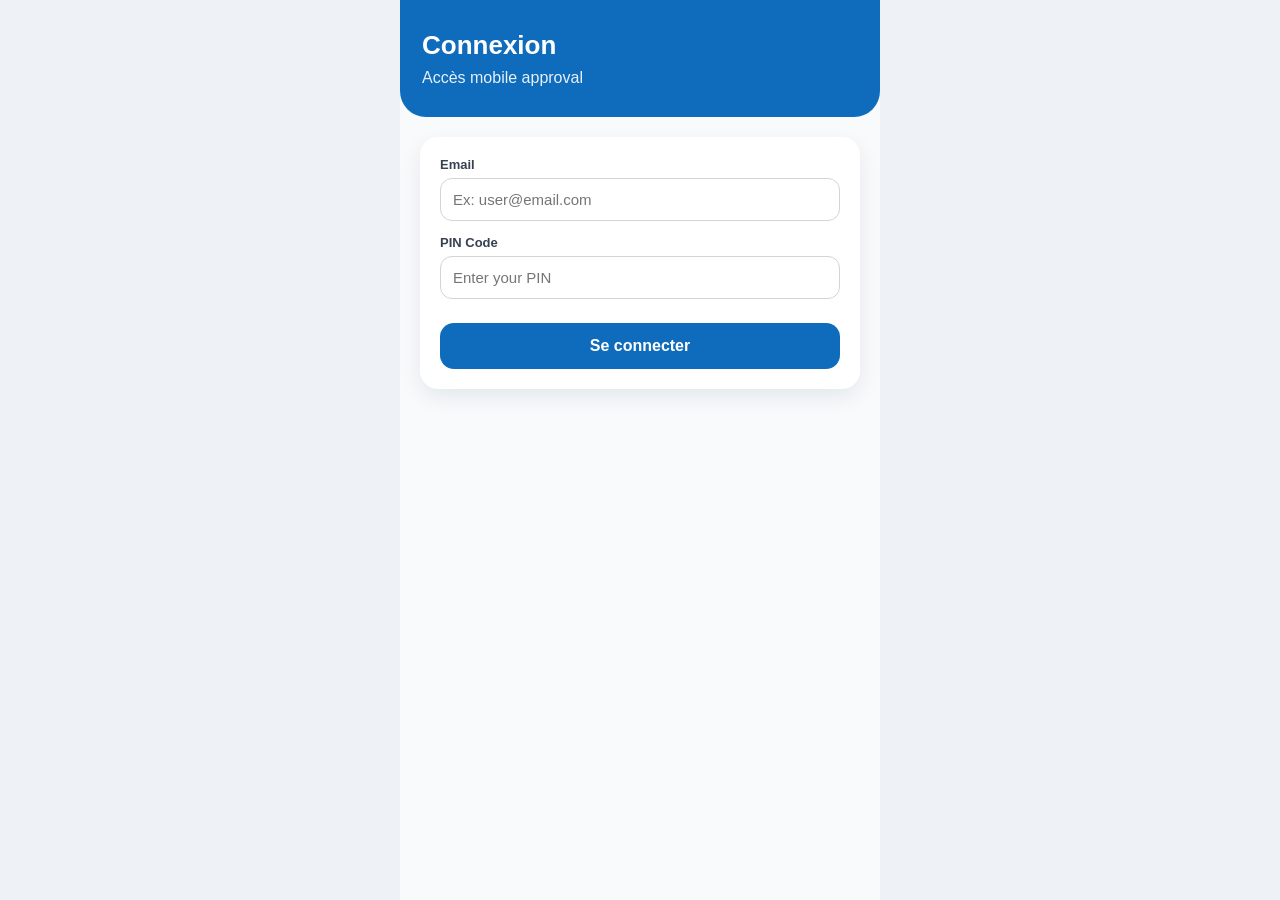
==== src/main/resources/static/mobile/index.html @ c028ebf5 "Add mobile approval frontend static files" ====
<!DOCTYPE html>
<html lang="fr">
<head>
    <meta charset="UTF-8">
    <title>Mobile Approval</title>
    <meta name="viewport" content="width=device-width, initial-scale=1.0">

    <!-- CSS -->
    <link rel="stylesheet" href="css/mobile.css">
    <link rel="stylesheet" href="css/dialog.css">
</head>
<body>

<div class="app">

    <div class="header">
        <h1>Mobile Approval</h1>
        <p>Expression de besoin & approbation</p>

        <div class="user-box">
            <strong id="currentUserName">User</strong>
            <span id="currentUserRole">Role</span>
        </div>

        <button type="button" class="logout-btn" onclick="logoutUser()">
            Logout
        </button>
    </div>

    <div class="menu">

        <a href="needs-request.html" class="menu-card">
            <div class="menu-icon">＋</div>
            <div>
                <h2>Nouvelle demande</h2>
                <p>Créer une expression de besoin</p>
            </div>
        </a>

        <a href="approvals.html" class="menu-card">
            <div class="menu-icon">✓</div>
            <div>
                <h2>Approbations</h2>
                <p>Valider ou rejeter les demandes</p>
            </div>
        </a>

        <a href="my-requests.html" class="menu-card">
            <div class="menu-icon">📄</div>
            <div>
                <h2>Mes demandes</h2>
                <p>Suivre les demandes soumises</p>
            </div>
        </a>

    </div>

</div>

<script src="js/mobile-dialog.js"></script>
<script src="js/auth.js"></script>

<script>
    document.addEventListener("DOMContentLoaded", function () {
        requireLogin();
        displayCurrentUser();
    });
</script>

</body>
</html>
---- src/main/resources/static/mobile/css/mobile.css ----
* {
    box-sizing: border-box;
}

body {
    margin: 0;
    font-family: "Segoe UI", Arial, sans-serif;
    background: #eef2f7;
    color: #1f2937;
}

.app {
    max-width: 480px;
    margin: auto;
    min-height: 100vh;
    background: #f8fafc;
}

.header {
    background: #0f6cbd;
    color: white;
    padding: 30px 22px;
    border-bottom-left-radius: 26px;
    border-bottom-right-radius: 26px;
}

.header h1 {
    margin: 0;
    font-size: 26px;
    font-weight: 700;
}

.header p {
    margin: 8px 0 0;
    font-size: 16px;
    opacity: 0.9;
}

.back-link {
    color: white;
    text-decoration: none;
    font-size: 14px;
    display: inline-block;
    margin-bottom: 12px;
}

/* =========================
   HOME MENU
========================= */

.menu {
    padding: 20px;
}

.menu-card {
    display: flex;
    align-items: center;
    gap: 15px;
    background: white;
    padding: 18px;
    margin-bottom: 14px;
    border-radius: 18px;
    text-decoration: none;
    color: #1f2937;
    box-shadow: 0 8px 22px rgba(15, 23, 42, 0.08);
}

.menu-card span {
    width: 46px;
    height: 46px;
    border-radius: 14px;
    background: #e8f2ff;
    color: #0f6cbd;
    display: flex;
    justify-content: center;
    align-items: center;
    font-size: 23px;
    font-weight: bold;
    flex-shrink: 0;
}

.menu-card h3 {
    margin: 0;
    font-size: 17px;
    color: #1f2937;
}

.menu-card p {
    margin: 4px 0 0;
    font-size: 13px;
    color: #6b7280;
}

.menu-card.primary span {
    background: #0f6cbd;
    color: white;
}

/* =========================
   FORM
========================= */

.form-card {
    margin: 20px;
    background: white;
    padding: 20px;
    border-radius: 18px;
    box-shadow: 0 8px 22px rgba(15, 23, 42, 0.08);
    display: flex;
    flex-direction: column;
}

.form-group {
    margin-bottom: 14px;
}

label {
    display: block;
    margin-bottom: 6px;
    font-size: 13px;
    font-weight: 600;
    color: #374151;
}

input,
select,
textarea {
    display: block;
    width: 100%;
    border: 1px solid #d1d5db;
    border-radius: 12px;
    padding: 12px;
    font-size: 15px;
    outline: none;
    background: white;
    color: #1f2937;
}

textarea {
    min-height: 90px;
    resize: vertical;
}

input:focus,
select:focus,
textarea:focus {
    border-color: #0f6cbd;
    box-shadow: 0 0 0 3px rgba(15, 108, 189, 0.15);
}

.btn-primary {
    width: 100%;
    margin-top: 10px;
    border: none;
    background: #0f6cbd;
    color: white;
    padding: 14px;
    font-size: 16px;
    border-radius: 14px;
    font-weight: 600;
    cursor: pointer;
}

.btn-primary:active,
.btn-secondary:active,
.btn-approve:active,
.btn-reject:active {
    transform: scale(0.98);
}

/* =========================
   ITEMS SECTION
========================= */

.section-title {
    margin-top: 10px;
    margin-bottom: 12px;
    font-size: 16px;
    font-weight: 700;
    color: #1f2937;
}

.item-card {
    background: #f8fafc;
    border: 1px solid #e5e7eb;
    border-radius: 16px;
    padding: 0;
    margin-bottom: 14px;
    overflow: hidden;
}

.item-header {
    padding: 14px;
    background: white;
    display: flex;
    justify-content: space-between;
    align-items: center;
    cursor: pointer;
    border-bottom: 1px solid #e5e7eb;
}

.item-header-left {
    min-width: 0;
}

.item-title {
    font-size: 15px;
    font-weight: 700;
    color: #1f2937;
}

.item-summary {
    margin-top: 4px;
    font-size: 12px;
    color: #6b7280;
    white-space: nowrap;
    overflow: hidden;
    text-overflow: ellipsis;
    max-width: 280px;
}

.item-actions {
    display: flex;
    align-items: center;
    gap: 8px;
    flex-shrink: 0;
}

.collapse-icon {
    color: #0f6cbd;
    font-weight: 700;
    font-size: 18px;
}

.item-body {
    padding: 14px;
    display: block;
}

.item-card.collapsed .item-body {
    display: none;
}

.item-card.collapsed .item-header {
    border-bottom: none;
}

.remove-item {
    border: none;
    background: #fee2e2;
    color: #b91c1c;
    border-radius: 10px;
    padding: 6px 10px;
    font-weight: 700;
    cursor: pointer;
}

.row-2 {
    display: grid;
    grid-template-columns: 1fr 1fr;
    gap: 10px;
}

.btn-secondary {
    width: 100%;
    border: 1px dashed #0f6cbd;
    background: #eef6ff;
    color: #0f6cbd;
    padding: 13px;
    font-size: 15px;
    border-radius: 14px;
    font-weight: 700;
    cursor: pointer;
    margin-bottom: 14px;
}

.total-box {
    background: #eff6ff;
    border: 1px solid #bfdbfe;
    color: #1e3a8a;
    padding: 14px;
    border-radius: 14px;
    margin-bottom: 16px;
    font-size: 15px;
}

/* =========================
   APPROVALS
========================= */

.approval-container {
    padding: 20px;
}

.approval-toolbar {
    display: flex;
    align-items: center;
    justify-content: space-between;
    margin-bottom: 14px;
}

.approval-toolbar h2 {
    margin: 0;
    font-size: 18px;
    color: #1f2937;
}

.approval-toolbar span {
    background: #0f6cbd;
    color: white;
    min-width: 30px;
    height: 30px;
    border-radius: 999px;
    display: flex;
    align-items: center;
    justify-content: center;
    font-weight: 700;
}

.approval-card {
    background: white;
    border-radius: 18px;
    padding: 16px;
    margin-bottom: 16px;
    box-shadow: 0 8px 22px rgba(15, 23, 42, 0.08);
}

.approval-card-header {
    display: flex;
    justify-content: space-between;
    gap: 10px;
    align-items: flex-start;
    margin-bottom: 14px;
}

.request-no {
    font-size: 12px;
    color: #6b7280;
    font-weight: 700;
}

.request-title {
    font-size: 17px;
    font-weight: 700;
    color: #1f2937;
    margin-top: 3px;
}

.status-badge {
    background: #fef3c7;
    color: #92400e;
    border-radius: 999px;
    padding: 6px 9px;
    font-size: 10px;
    font-weight: 800;
    white-space: nowrap;
}

.approval-info {
    display: grid;
    grid-template-columns: 1fr 1fr;
    gap: 10px;
    background: #f8fafc;
    border-radius: 14px;
    padding: 12px;
    margin-bottom: 12px;
}

.approval-info span {
    display: block;
    font-size: 11px;
    color: #6b7280;
    margin-bottom: 3px;
}

.approval-info strong {
    display: block;
    font-size: 13px;
    color: #1f2937;
}

.approval-description {
    font-size: 13px;
    color: #4b5563;
    line-height: 1.45;
    margin-bottom: 12px;
}

.approval-items {
    border-top: 1px solid #e5e7eb;
    padding-top: 10px;
    margin-bottom: 14px;
}

.approval-item-line {
    display: flex;
    justify-content: space-between;
    gap: 10px;
    padding: 8px 0;
    border-bottom: 1px dashed #e5e7eb;
}

.approval-item-line:last-child {
    border-bottom: none;
}

.approval-item-line strong {
    font-size: 13px;
    color: #1f2937;
}

.approval-item-line span {
    display: block;
    margin-top: 3px;
    font-size: 12px;
    color: #6b7280;
}

.approval-actions {
    display: grid;
    grid-template-columns: 1fr 1fr;
    gap: 10px;
}

.btn-approve {
    border: none;
    background: #16a34a;
    color: white;
    padding: 13px;
    border-radius: 14px;
    font-weight: 700;
    cursor: pointer;
}

.btn-reject {
    border: none;
    background: #fee2e2;
    color: #b91c1c;
    padding: 13px;
    border-radius: 14px;
    font-weight: 700;
    cursor: pointer;
}

.empty-state {
    background: white;
    border-radius: 18px;
    padding: 28px 20px;
    text-align: center;
    box-shadow: 0 8px 22px rgba(15, 23, 42, 0.08);
}

.empty-icon {
    width: 56px;
    height: 56px;
    margin: auto;
    border-radius: 18px;
    background: #dcfce7;
    color: #16a34a;
    display: flex;
    align-items: center;
    justify-content: center;
    font-size: 26px;
    font-weight: 800;
}

.empty-state h3 {
    margin: 14px 0 6px;
    color: #1f2937;
}

.empty-state p {
    margin: 0;
    color: #6b7280;
    font-size: 14px;
}
.approval-edit-section {
    background: #f8fafc;
    border-radius: 14px;
    padding: 14px;
    margin-bottom: 14px;
}

.approval-total-box {
    background: #eff6ff;
    border: 1px solid #bfdbfe;
    color: #1e3a8a;
    padding: 14px;
    border-radius: 14px;
    margin-bottom: 14px;
    font-size: 15px;
}

.approval-items-title {
    font-size: 15px;
    font-weight: 800;
    color: #1f2937;
    margin-bottom: 10px;
}

.approval-items-edit {
    margin-bottom: 12px;
}

.approval-edit-item {
    background: #ffffff;
    border: 1px solid #e5e7eb;
    border-radius: 16px;
    padding: 14px;
    margin-bottom: 12px;
}

.approval-edit-item-header {
    display: flex;
    align-items: center;
    justify-content: space-between;
    margin-bottom: 12px;
}

.approval-edit-item-header strong {
    color: #1f2937;
    font-size: 15px;
}

.delete-item-btn {
    border: none;
    background: #fee2e2;
    color: #b91c1c;
    padding: 7px 10px;
    border-radius: 10px;
    font-weight: 700;
    cursor: pointer;
}
.qty-edit-row {
    display: flex;
    align-items: center;
    gap: 8px;
    margin-top: 8px;
}

.qty-edit-row label {
    margin: 0;
    font-size: 12px;
    font-weight: 700;
    color: #374151;
}

.approval-qty-input {
    width: 80px;
    padding: 8px 10px;
    border-radius: 10px;
    font-size: 13px;
}

.approval-line-right {
    display: flex;
    flex-direction: column;
    align-items: flex-end;
    gap: 8px;
}

.delete-line-btn {
    border: none;
    background: #fee2e2;
    color: #b91c1c;
    padding: 6px 9px;
    border-radius: 10px;
    font-size: 12px;
    font-weight: 700;
    cursor: pointer;
}

.approval-item-main {
    min-width: 0;
}
.qty-same-line {
    display: flex;
    align-items: center;
    gap: 6px;
    margin-top: 8px;
    font-size: 12px;
    color: #6b7280;
    flex-wrap: wrap;
}

.qty-same-line span {
    white-space: nowrap;
}

.approval-qty-input {
    width: 60px;
    padding: 6px 8px;
    border-radius: 9px;
    font-size: 13px;
    text-align: right;
}

.approval-line-right {
    display: flex;
    flex-direction: column;
    align-items: flex-end;
    gap: 8px;
}

.delete-line-btn {
    border: none;
    background: #fee2e2;
    color: #b91c1c;
    padding: 6px 9px;
    border-radius: 10px;
    font-size: 12px;
    font-weight: 700;
    cursor: pointer;
}

.approval-item-main {
    min-width: 0;
}
.filter-tabs {
    display: grid;
    grid-template-columns: repeat(4, 1fr);
    gap: 6px;
    margin-bottom: 16px;
}

.tab-btn {
    border: none;
    background: #e5e7eb;
    color: #374151;
    padding: 10px 6px;
    border-radius: 12px;
    font-size: 12px;
    font-weight: 700;
    cursor: pointer;
}

.tab-btn.active {
    background: #0f6cbd;
    color: white;
}

.status-approved {
    background: #dcfce7;
    color: #166534;
    border-radius: 999px;
    padding: 6px 9px;
    font-size: 10px;
    font-weight: 800;
    white-space: nowrap;
}

.status-rejected {
    background: #fee2e2;
    color: #991b1b;
    border-radius: 999px;
    padding: 6px 9px;
    font-size: 10px;
    font-weight: 800;
    white-space: nowrap;
}

.rejection-box {
    background: #fef2f2;
    border: 1px solid #fecaca;
    color: #991b1b;
    border-radius: 14px;
    padding: 12px;
    margin-top: 12px;
}

.rejection-box strong {
    font-size: 13px;
}

.rejection-box p {
    margin: 6px 0 0;
    font-size: 13px;
}
.user-box {
    margin-top: 12px;
    background: rgba(255, 255, 255, 0.16);
    border: 1px solid rgba(255, 255, 255, 0.22);
    border-radius: 16px;
    padding: 10px 12px;
    display: flex;
    flex-direction: column;
    gap: 2px;
}

.user-box strong {
    font-size: 14px;
    color: #ffffff;
}

.user-box span {
    font-size: 12px;
    color: rgba(255, 255, 255, 0.78);
}

.logout-btn {
    margin-top: 10px;
    border: none;
    border-radius: 14px;
    padding: 10px 14px;
    background: rgba(255, 255, 255, 0.18);
    color: white;
    font-weight: 800;
    cursor: pointer;
}

.logout-btn:active {
    transform: scale(0.98);
}

.success-box {
    background: #dcfce7;
    border-left: 4px solid #16a34a;
}

.success-box strong {
    color: #166534;
}
.workflow-box {
    margin-top: 14px;
    margin-bottom: 14px;
    background: #f8fafc;
    border: 1px solid #e5e7eb;
    border-radius: 16px;
    padding: 12px;
}

.workflow-title {
    font-size: 13px;
    font-weight: 800;
    color: #374151;
    margin-bottom: 10px;
}

.workflow-steps {
    display: grid;
    grid-template-columns: repeat(3, 1fr);
    gap: 8px;
}

.workflow-step {
    background: white;
    border: 1px solid #e5e7eb;
    border-radius: 14px;
    padding: 9px;
    text-align: center;
}

.workflow-step span {
    width: 24px;
    height: 24px;
    border-radius: 999px;
    background: #e5e7eb;
    color: #374151;
    font-size: 12px;
    font-weight: 900;
    display: inline-flex;
    align-items: center;
    justify-content: center;
    margin-bottom: 5px;
}

.workflow-step strong {
    display: block;
    font-size: 12px;
    color: #111827;
}

.workflow-step small {
    display: block;
    margin-top: 3px;
    font-size: 10px;
    color: #6b7280;
    word-break: break-word;
}

.workflow-step.active {
    border-color: #0f6cbd;
    background: #eff6ff;
}

.workflow-step.active span {
    background: #0f6cbd;
    color: white;
}

.workflow-step.completed {
    border-color: #16a34a;
    background: #dcfce7;
}

.workflow-step.completed span {
    background: #16a34a;
    color: white;
}
.workflow-step.rejected {
    border-color: #dc2626;
    background: #fee2e2;
}

.workflow-step.rejected span {
    background: #dc2626;
    color: white;
}

.approval-info-box {
    margin-top: 12px;
    border-radius: 14px;
    padding: 12px;
    font-size: 13px;
}

.approval-info-box strong {
    display: block;
    margin-bottom: 4px;
}

.approval-info-box p {
    margin: 0 0 8px;
    color: #374151;
}

.approval-info-box p:last-child {
    margin-bottom: 0;
}

.workflow-step.rejected {
    border-color: #dc2626;
    background: #fee2e2;
}

.workflow-step.rejected span {
    background: #dc2626;
    color: white;
}

.approval-info-box {
    margin-top: 12px;
    border-radius: 14px;
    padding: 12px;
    font-size: 13px;
}

.approval-info-box strong {
    display: block;
    margin-bottom: 4px;
}

.approval-info-box p {
    margin: 0 0 8px;
    color: #374151;
}

.approval-info-box p:last-child {
    margin-bottom: 0;
}

.history-list {
    display: flex;
    flex-direction: column;
    gap: 12px;
}

.history-item {
    display: flex;
    gap: 10px;
    align-items: flex-start;
}

.history-dot {
    width: 12px;
    height: 12px;
    border-radius: 999px;
    background: #0f6cbd;
    margin-top: 5px;
    flex-shrink: 0;
}

.history-content {
    flex: 1;
}

.history-content strong {
    display: block;
    font-size: 14px;
    color: #111827;
}

.history-content span {
    display: block;
    font-size: 12px;
    color: #0f6cbd;
    font-weight: 800;
    margin-top: 2px;
}

.history-content p {
    margin: 4px 0;
    font-size: 12px;
    color: #4b5563;
}

.history-content small {
    display: block;
    font-size: 12px;
    color: #6b7280;
    background: #f3f4f6;
    padding: 7px 9px;
    border-radius: 10px;
    margin-top: 6px;
}
---- src/main/resources/static/mobile/css/dialog.css ----
.dialog-overlay {
    position: fixed;
    inset: 0;
    background: rgba(15, 23, 42, 0.55);
    display: none;
    align-items: center;
    justify-content: center;
    z-index: 9999;
    padding: 20px;
}

.dialog-overlay.show {
    display: flex;
}

.dialog-box {
    width: 100%;
    max-width: 420px;
    background: white;
    border-radius: 22px;
    box-shadow: 0 24px 60px rgba(15, 23, 42, 0.35);
    overflow: hidden;
    animation: dialogPop 0.18s ease-out;
}

@keyframes dialogPop {
    from {
        opacity: 0;
        transform: scale(0.94) translateY(10px);
    }
    to {
        opacity: 1;
        transform: scale(1) translateY(0);
    }
}

.dialog-header {
    padding: 20px 20px 12px;
    display: flex;
    align-items: center;
    gap: 12px;
}

.dialog-icon {
    width: 44px;
    height: 44px;
    border-radius: 14px;
    background: #e8f2ff;
    color: #0f6cbd;
    display: flex;
    align-items: center;
    justify-content: center;
    font-size: 22px;
    font-weight: 800;
    flex-shrink: 0;
}

.dialog-icon.success {
    background: #dcfce7;
    color: #166534;
}

.dialog-icon.warning {
    background: #fef3c7;
    color: #92400e;
}

.dialog-icon.danger {
    background: #fee2e2;
    color: #991b1b;
}

.dialog-title {
    margin: 0;
    font-size: 18px;
    font-weight: 800;
    color: #111827;
}

.dialog-message {
    padding: 0 20px 18px;
    color: #4b5563;
    font-size: 14px;
    line-height: 1.45;
}

.dialog-input-area {
    padding: 0 20px 18px;
}

.dialog-input-area textarea {
    width: 100%;
    min-height: 90px;
    border: 1px solid #d1d5db;
    border-radius: 14px;
    padding: 12px;
    font-size: 15px;
    font-family: "Segoe UI", Arial, sans-serif;
    outline: none;
    resize: vertical;
}

.dialog-input-area textarea:focus {
    border-color: #0f6cbd;
    box-shadow: 0 0 0 3px rgba(15, 108, 189, 0.15);
}

.dialog-actions {
    display: grid;
    grid-template-columns: 1fr 1fr;
    gap: 10px;
    padding: 16px 20px 20px;
    background: #f8fafc;
}

.dialog-actions.single {
    grid-template-columns: 1fr;
}

.dialog-btn {
    border: none;
    border-radius: 14px;
    padding: 13px;
    font-size: 15px;
    font-weight: 800;
    cursor: pointer;
}

.dialog-btn.secondary {
    background: #e5e7eb;
    color: #374151;
}

.dialog-btn.primary {
    background: #0f6cbd;
    color: white;
}

.dialog-btn.success {
    background: #16a34a;
    color: white;
}

.dialog-btn.danger {
    background: #dc2626;
    color: white;
}

.dialog-btn:active {
    transform: scale(0.98);
}
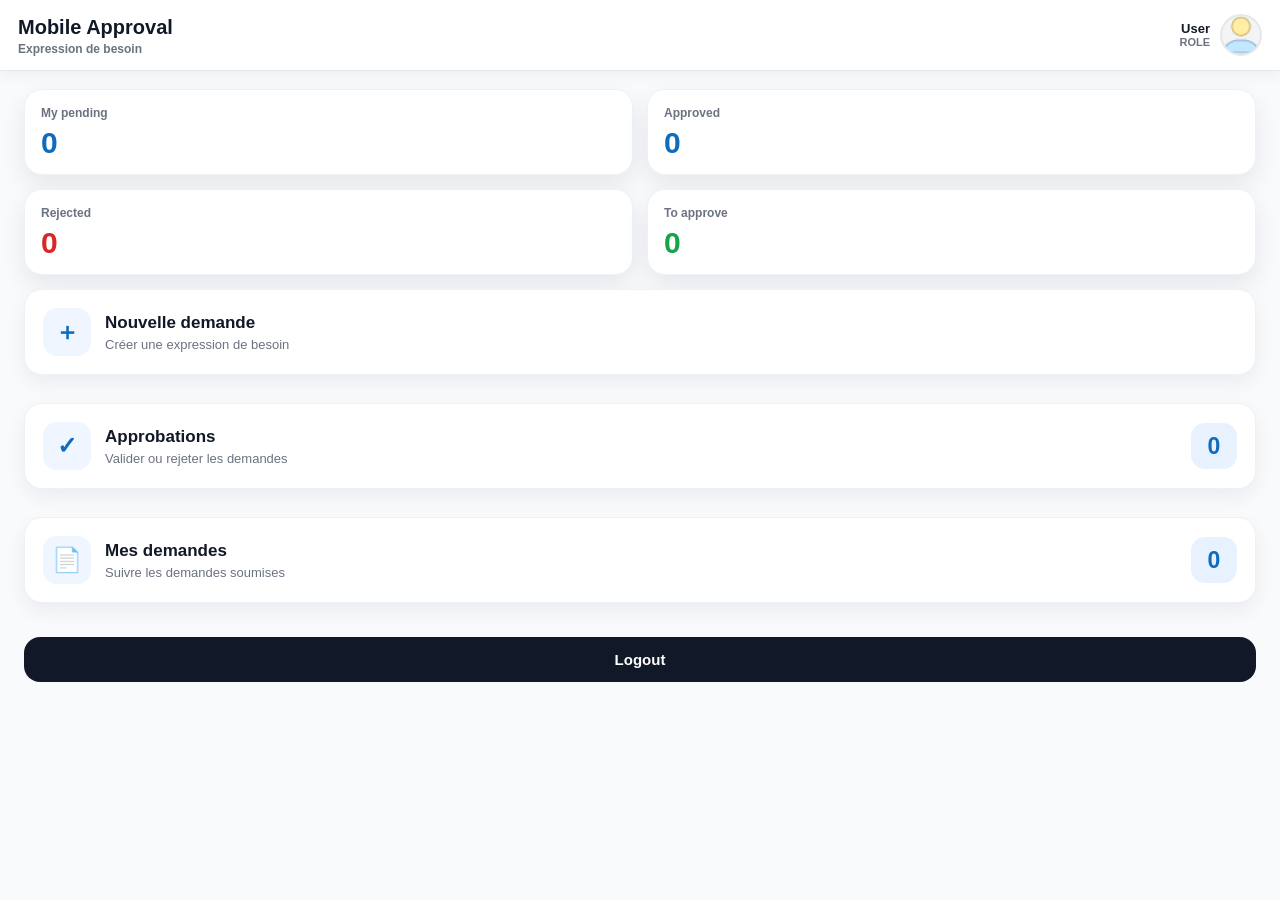
==== commit 98004b7f: "Apply common white mobile header" ====
--- a/src/main/resources/static/mobile/index.html
+++ b/src/main/resources/static/mobile/index.html
@@ -5,7 +5,6 @@
     <title>Mobile Approval</title>
     <meta name="viewport" content="width=device-width, initial-scale=1.0">
 
-    <!-- CSS -->
     <link rel="stylesheet" href="css/mobile.css">
     <link rel="stylesheet" href="css/dialog.css">
 </head>
@@ -13,59 +12,102 @@
 
 <div class="app">
 
-    <div class="header">
-        <h1>Mobile Approval</h1>
-        <p>Expression de besoin & approbation</p>
+    <!-- WHITE HEADER HOME -->
+    <div class="top-header">
 
-        <div class="user-box">
-            <strong id="currentUserName">User</strong>
-            <span id="currentUserRole">Role</span>
+        <div class="top-header-left">
+            <div class="app-title-box">
+                <h1>Mobile Approval</h1>
+                <p>Expression de besoin</p>
+            </div>
         </div>
 
-        <button type="button" class="logout-btn" onclick="logoutUser()">
-            Logout
-        </button>
+        <div class="top-header-right">
+            <div class="user-info-box">
+                <div class="user-text">
+                    <strong id="currentUserName">User</strong>
+                    <span id="currentUserRole">Role</span>
+                </div>
+
+                <img src="images/user-avatar.png" alt="User" class="user-avatar">
+            </div>
+        </div>
+
     </div>
 
+    <!-- DASHBOARD -->
+    <div class="dashboard-grid">
+
+        <div class="dashboard-card">
+            <div class="dashboard-label">My pending</div>
+            <div class="dashboard-value" id="myPendingCount">0</div>
+        </div>
+
+        <div class="dashboard-card">
+            <div class="dashboard-label">Approved</div>
+            <div class="dashboard-value" id="approvedCount">0</div>
+        </div>
+
+        <div class="dashboard-card">
+            <div class="dashboard-label">Rejected</div>
+            <div class="dashboard-value rejected" id="rejectedCount">0</div>
+        </div>
+
+        <div class="dashboard-card" id="pendingApprovalCard">
+            <div class="dashboard-label">To approve</div>
+            <div class="dashboard-value approval" id="pendingApprovalCount">0</div>
+        </div>
+
+    </div>
+
+    <!-- MENU -->
     <div class="menu">
 
         <a href="needs-request.html" class="menu-card">
             <div class="menu-icon">＋</div>
-            <div>
+            <div class="menu-content">
                 <h2>Nouvelle demande</h2>
                 <p>Créer une expression de besoin</p>
             </div>
         </a>
 
-        <a href="approvals.html" class="menu-card">
+        <a href="approvals.html" class="menu-card" id="approvalMenuCard">
             <div class="menu-icon">✓</div>
-            <div>
+
+            <div class="menu-content">
                 <h2>Approbations</h2>
                 <p>Valider ou rejeter les demandes</p>
             </div>
+
+            <span class="menu-badge" id="approvalMenuBadge">0</span>
         </a>
 
         <a href="my-requests.html" class="menu-card">
             <div class="menu-icon">📄</div>
-            <div>
+
+            <div class="menu-content">
                 <h2>Mes demandes</h2>
                 <p>Suivre les demandes soumises</p>
             </div>
+
+            <span class="menu-badge" id="myRequestsMenuBadge">0</span>
         </a>
 
     </div>
 
+    <!-- LOGOUT -->
+    <div class="logout-section">
+        <button type="button" class="logout-btn-white" onclick="logoutUser()">
+            Logout
+        </button>
+    </div>
+
 </div>
 
+<script src="js/config.js"></script>
 <script src="js/mobile-dialog.js"></script>
 <script src="js/auth.js"></script>
-
-<script>
-    document.addEventListener("DOMContentLoaded", function () {
-        requireLogin();
-        displayCurrentUser();
-    });
-</script>
+<script src="js/home.js"></script>
 
 </body>
 </html>
--- a/src/main/resources/static/mobile/css/mobile.css
+++ b/src/main/resources/static/mobile/css/mobile.css
@@ -912,4 +912,659 @@
     padding: 7px 9px;
     border-radius: 10px;
     margin-top: 6px;
+}
+/* FIX DATE + PRIORITY ROW ON MOBILE */
+.row-2 {
+    display: grid;
+    grid-template-columns: minmax(0, 1fr) minmax(0, 1fr);
+    gap: 14px;
+    width: 100%;
+}
+
+.row-2 .form-group {
+    min-width: 0;
+    width: 100%;
+}
+
+.form-group input,
+.form-group select,
+.form-group textarea {
+    width: 100%;
+    max-width: 100%;
+    box-sizing: border-box;
+}
+
+/* Better select display on phone */
+.form-group select {
+    appearance: none;
+    -webkit-appearance: none;
+    background-color: #ffffff;
+    background-image: linear-gradient(45deg, transparent 50%, #374151 50%),
+                      linear-gradient(135deg, #374151 50%, transparent 50%);
+    background-position: calc(100% - 18px) center,
+                         calc(100% - 12px) center;
+    background-size: 6px 6px, 6px 6px;
+    background-repeat: no-repeat;
+    padding-right: 38px;
+}
+
+/* Fix iPhone date input style */
+.form-group input[type="date"] {
+    appearance: none;
+    -webkit-appearance: none;
+    min-height: 48px;
+    text-align: center;
+}
+
+/* On very small phones, stack date and priority */
+@media (max-width: 380px) {
+    .row-2 {
+        grid-template-columns: 1fr;
+    }
+}
+/* HOME DASHBOARD BADGES */
+.dashboard-grid {
+    display: grid;
+    grid-template-columns: repeat(2, 1fr);
+    gap: 14px;
+    margin: 22px 24px 12px;
+}
+
+.dashboard-card {
+    background: #ffffff;
+    border-radius: 18px;
+    padding: 16px;
+    box-shadow: 0 10px 25px rgba(15, 23, 42, 0.08);
+    border: 1px solid #edf2f7;
+}
+
+.dashboard-label {
+    font-size: 12px;
+    font-weight: 700;
+    color: #6b7280;
+    margin-bottom: 8px;
+}
+
+.dashboard-value {
+    font-size: 30px;
+    font-weight: 900;
+    color: #0f6cbd;
+    line-height: 1;
+}
+
+.dashboard-value.approval {
+    color: #16a34a;
+}
+
+.dashboard-value.rejected {
+    color: #dc2626;
+}
+
+.menu-card {
+    position: relative;
+}
+
+.menu-content {
+    flex: 1;
+}
+
+.menu-badge {
+    min-width: 28px;
+    height: 28px;
+    border-radius: 999px;
+    background: #dc2626;
+    color: white;
+    font-size: 13px;
+    font-weight: 900;
+    display: inline-flex;
+    align-items: center;
+    justify-content: center;
+    padding: 0 8px;
+    margin-left: auto;
+}
+
+@media (max-width: 380px) {
+    .dashboard-grid {
+        grid-template-columns: 1fr;
+    }
+}
+/* ===== WHITE TOP HEADER ===== */
+body {
+    background: #f4f6f8;
+    margin: 0;
+    font-family: Arial, sans-serif;
+}
+
+.app {
+    max-width: 100%;
+}
+
+.top-header {
+    background: #ffffff;
+    padding: 16px 20px;
+    display: flex;
+    align-items: center;
+    justify-content: space-between;
+    border-bottom: 1px solid #e5e7eb;
+    box-shadow: 0 4px 14px rgba(15, 23, 42, 0.05);
+}
+
+.top-header-left {
+    display: flex;
+    align-items: center;
+}
+
+.org-logo {
+    width: 48px;
+    height: 48px;
+    object-fit: contain;
+    border-radius: 12px;
+    background: #ffffff;
+}
+
+.top-header-right {
+    display: flex;
+    align-items: center;
+}
+
+.user-info-box {
+    display: flex;
+    align-items: center;
+    gap: 12px;
+}
+
+.user-text {
+    display: flex;
+    flex-direction: column;
+    align-items: flex-end;
+}
+
+.user-text strong {
+    font-size: 15px;
+    color: #111827;
+    font-weight: 800;
+    line-height: 1.2;
+}
+
+.user-text span {
+    font-size: 12px;
+    color: #6b7280;
+    font-weight: 600;
+    line-height: 1.2;
+    text-transform: uppercase;
+}
+
+.user-avatar {
+    width: 46px;
+    height: 46px;
+    border-radius: 999px;
+    object-fit: cover;
+    border: 2px solid #e5e7eb;
+    background: #f3f4f6;
+}
+
+/* ===== PAGE INTRO ===== */
+.page-intro {
+    padding: 18px 24px 8px;
+}
+
+.page-intro h1 {
+    margin: 0;
+    font-size: 28px;
+    color: #111827;
+    font-weight: 900;
+}
+
+.page-intro p {
+    margin: 6px 0 0;
+    font-size: 14px;
+    color: #6b7280;
+    font-weight: 500;
+}
+
+/* ===== DASHBOARD ===== */
+.dashboard-grid {
+    display: grid;
+    grid-template-columns: repeat(2, 1fr);
+    gap: 14px;
+    margin: 18px 24px 14px;
+}
+
+.dashboard-card {
+    background: #ffffff;
+    border-radius: 18px;
+    padding: 16px;
+    box-shadow: 0 10px 25px rgba(15, 23, 42, 0.08);
+    border: 1px solid #edf2f7;
+}
+
+.dashboard-label {
+    font-size: 12px;
+    font-weight: 700;
+    color: #6b7280;
+    margin-bottom: 8px;
+}
+
+.dashboard-value {
+    font-size: 30px;
+    font-weight: 900;
+    color: #0f6cbd;
+    line-height: 1;
+}
+
+.dashboard-value.approval {
+    color: #16a34a;
+}
+
+.dashboard-value.rejected {
+    color: #dc2626;
+}
+
+/* ===== MENU ===== */
+.menu {
+    padding: 0 24px 20px;
+    display: flex;
+    flex-direction: column;
+    gap: 14px;
+}
+
+.menu-card {
+    position: relative;
+    display: flex;
+    align-items: center;
+    gap: 14px;
+    background: #ffffff;
+    border-radius: 18px;
+    padding: 18px;
+    text-decoration: none;
+    box-shadow: 0 8px 20px rgba(15, 23, 42, 0.06);
+    border: 1px solid #edf2f7;
+}
+
+.menu-icon {
+    width: 48px;
+    height: 48px;
+    border-radius: 14px;
+    background: #eff6ff;
+    color: #0f6cbd;
+    display: flex;
+    align-items: center;
+    justify-content: center;
+    font-size: 24px;
+    font-weight: 900;
+    flex-shrink: 0;
+}
+
+.menu-content {
+    flex: 1;
+}
+
+.menu-content h2 {
+    margin: 0;
+    font-size: 17px;
+    color: #111827;
+    font-weight: 800;
+}
+
+.menu-content p {
+    margin: 4px 0 0;
+    font-size: 13px;
+    color: #6b7280;
+}
+
+.menu-badge {
+    min-width: 28px;
+    height: 28px;
+    border-radius: 999px;
+    background: #dc2626;
+    color: white;
+    font-size: 13px;
+    font-weight: 900;
+    display: inline-flex;
+    align-items: center;
+    justify-content: center;
+    padding: 0 8px;
+    margin-left: auto;
+}
+
+/* ===== LOGOUT ===== */
+.logout-section {
+    padding: 0 24px 30px;
+}
+
+.logout-btn-white {
+    width: 100%;
+    border: none;
+    border-radius: 16px;
+    padding: 14px;
+    background: #111827;
+    color: #ffffff;
+    font-size: 15px;
+    font-weight: 800;
+    cursor: pointer;
+}
+
+.logout-btn-white:active {
+    transform: scale(0.99);
+}
+
+/* ===== SMALL SCREEN ===== */
+@media (max-width: 380px) {
+    .dashboard-grid {
+        grid-template-columns: 1fr;
+    }
+
+    .page-intro h1 {
+        font-size: 24px;
+    }
+
+    .user-text strong {
+        font-size: 13px;
+    }
+
+    .user-text span {
+        font-size: 11px;
+    }
+
+    .user-avatar {
+        width: 40px;
+        height: 40px;
+    }
+
+    .org-logo {
+        width: 42px;
+        height: 42px;
+    }
+}
+/* ===== WHITE TOP HEADER WITHOUT LOGO ===== */
+body {
+    background: #f4f6f8;
+    margin: 0;
+    font-family: Arial, sans-serif;
+}
+
+.top-header {
+    background: #ffffff;
+    padding: 14px 18px;
+    display: flex;
+    align-items: center;
+    justify-content: space-between;
+    border-bottom: 1px solid #e5e7eb;
+    box-shadow: 0 4px 14px rgba(15, 23, 42, 0.05);
+    position: sticky;
+    top: 0;
+    z-index: 50;
+}
+
+.top-header-left {
+    min-width: 0;
+    flex: 1;
+}
+
+.app-title-box h1 {
+    margin: 0;
+    font-size: 20px;
+    color: #111827;
+    font-weight: 900;
+    line-height: 1.2;
+}
+
+.app-title-box p {
+    margin: 3px 0 0;
+    font-size: 12px;
+    color: #6b7280;
+    font-weight: 600;
+}
+
+.top-header-right {
+    display: flex;
+    align-items: center;
+    margin-left: 12px;
+}
+
+.user-info-box {
+    display: flex;
+    align-items: center;
+    gap: 10px;
+}
+
+.user-text {
+    display: flex;
+    flex-direction: column;
+    align-items: flex-end;
+}
+
+.user-text strong {
+    font-size: 13px;
+    color: #111827;
+    font-weight: 800;
+    line-height: 1.2;
+    max-width: 115px;
+    white-space: nowrap;
+    overflow: hidden;
+    text-overflow: ellipsis;
+}
+
+.user-text span {
+    font-size: 11px;
+    color: #6b7280;
+    font-weight: 700;
+    line-height: 1.2;
+    text-transform: uppercase;
+}
+
+.user-avatar {
+    width: 42px;
+    height: 42px;
+    border-radius: 999px;
+    object-fit: cover;
+    border: 2px solid #e5e7eb;
+    background: #f3f4f6;
+}
+
+/* fallback if image is missing */
+.user-avatar[src=""],
+.user-avatar:not([src]) {
+    display: none;
+}
+
+.logout-section {
+    padding: 0 24px 30px;
+}
+
+.logout-btn-white {
+    width: 100%;
+    border: none;
+    border-radius: 16px;
+    padding: 14px;
+    background: #111827;
+    color: #ffffff;
+    font-size: 15px;
+    font-weight: 800;
+    cursor: pointer;
+}
+
+.logout-btn-white:active {
+    transform: scale(0.99);
+}
+
+@media (max-width: 380px) {
+    .app-title-box h1 {
+        font-size: 18px;
+    }
+
+    .app-title-box p {
+        font-size: 11px;
+    }
+
+    .user-text strong {
+        max-width: 95px;
+        font-size: 12px;
+    }
+
+    .user-text span {
+        font-size: 10px;
+    }
+
+    .user-avatar {
+        width: 38px;
+        height: 38px;
+    }
+}
+/* ===== GLOBAL MOBILE BACKGROUND ===== */
+body {
+    background: #f4f6f8;
+    margin: 0;
+    font-family: Arial, sans-serif;
+}
+
+/* ===== WHITE TOP HEADER COMMON STYLE ===== */
+.top-header {
+    background: #ffffff;
+    padding: 14px 18px;
+    display: flex;
+    align-items: center;
+    justify-content: space-between;
+    border-bottom: 1px solid #e5e7eb;
+    box-shadow: 0 4px 14px rgba(15, 23, 42, 0.05);
+    position: sticky;
+    top: 0;
+    z-index: 50;
+}
+
+.top-header-left {
+    display: flex;
+    align-items: center;
+    min-width: 0;
+    flex: 1;
+}
+
+.top-header-right {
+    display: flex;
+    align-items: center;
+    margin-left: 12px;
+}
+
+.app-title-box {
+    min-width: 0;
+}
+
+.app-title-box h1 {
+    margin: 0;
+    font-size: 20px;
+    color: #111827;
+    font-weight: 900;
+    line-height: 1.2;
+    white-space: nowrap;
+    overflow: hidden;
+    text-overflow: ellipsis;
+}
+
+.app-title-box p {
+    margin: 3px 0 0;
+    font-size: 12px;
+    color: #6b7280;
+    font-weight: 600;
+    white-space: nowrap;
+    overflow: hidden;
+    text-overflow: ellipsis;
+}
+
+/* ===== RETURN BUTTON ===== */
+.return-btn {
+    width: 38px;
+    height: 38px;
+    border-radius: 12px;
+    background: #f3f4f6;
+    color: #111827;
+    text-decoration: none;
+    font-size: 24px;
+    font-weight: 900;
+    display: inline-flex;
+    align-items: center;
+    justify-content: center;
+    margin-right: 10px;
+    flex-shrink: 0;
+}
+
+.return-btn:active {
+    transform: scale(0.96);
+    background: #e5e7eb;
+}
+
+/* ===== USER INFO ===== */
+.user-info-box {
+    display: flex;
+    align-items: center;
+    gap: 10px;
+}
+
+.user-text {
+    display: flex;
+    flex-direction: column;
+    align-items: flex-end;
+}
+
+.user-text strong {
+    font-size: 13px;
+    color: #111827;
+    font-weight: 800;
+    line-height: 1.2;
+    max-width: 115px;
+    white-space: nowrap;
+    overflow: hidden;
+    text-overflow: ellipsis;
+}
+
+.user-text span {
+    font-size: 11px;
+    color: #6b7280;
+    font-weight: 700;
+    line-height: 1.2;
+    text-transform: uppercase;
+}
+
+.user-avatar {
+    width: 42px;
+    height: 42px;
+    border-radius: 999px;
+    object-fit: cover;
+    border: 2px solid #e5e7eb;
+    background: #f3f4f6;
+}
+
+/* ===== SMALL SCREEN ===== */
+@media (max-width: 380px) {
+    .top-header {
+        padding: 12px 14px;
+    }
+
+    .app-title-box h1 {
+        font-size: 17px;
+    }
+
+    .app-title-box p {
+        font-size: 11px;
+    }
+
+    .return-btn {
+        width: 34px;
+        height: 34px;
+        font-size: 22px;
+        margin-right: 8px;
+    }
+
+    .user-text strong {
+        max-width: 80px;
+        font-size: 12px;
+    }
+
+    .user-text span {
+        font-size: 10px;
+    }
+
+    .user-avatar {
+        width: 38px;
+        height: 38px;
+    }
 }
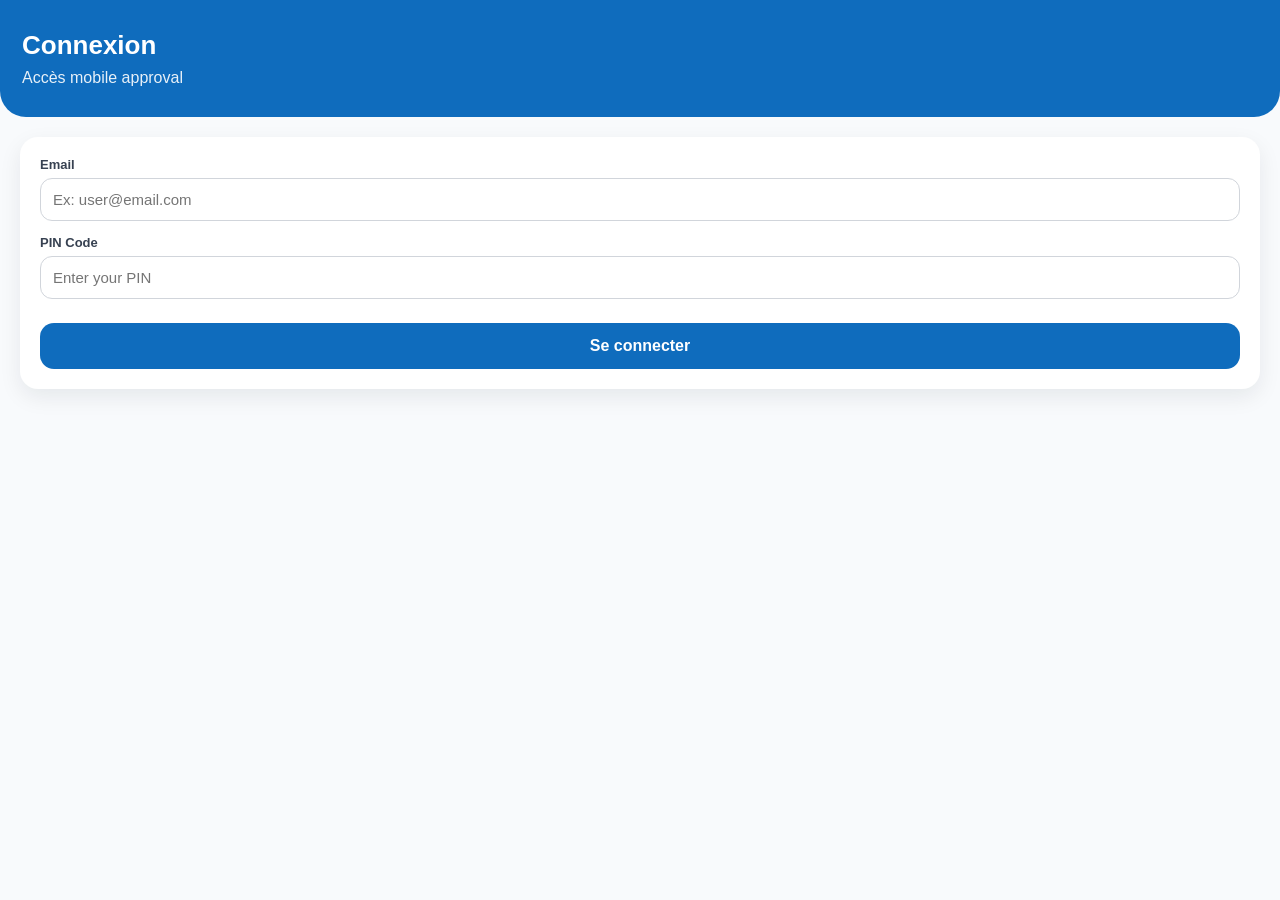
==== commit b624c62a: "Improve my requests card layout" ====
--- a/src/main/resources/static/mobile/index.html
+++ b/src/main/resources/static/mobile/index.html
@@ -23,7 +23,8 @@
         </div>
 
         <div class="top-header-right">
-            <div class="user-info-box">
+
+            <div class="user-info-box" onclick="toggleUserMenu()">
                 <div class="user-text">
                     <strong id="currentUserName">User</strong>
                     <span id="currentUserRole">Role</span>
@@ -31,6 +32,17 @@
 
                 <img src="images/user-avatar.png" alt="User" class="user-avatar">
             </div>
+
+            <div class="user-dropdown" id="userDropdown">
+                <strong id="dropdownUserName">User</strong>
+                <span id="dropdownUserEmail">email</span>
+                <small id="dropdownUserRole">Role</small>
+
+                <button type="button" onclick="logoutUser()">
+                    Logout
+                </button>
+            </div>
+
         </div>
 
     </div>
@@ -95,13 +107,6 @@
 
     </div>
 
-    <!-- LOGOUT -->
-    <div class="logout-section">
-        <button type="button" class="logout-btn-white" onclick="logoutUser()">
-            Logout
-        </button>
-    </div>
-
 </div>
 
 <script src="js/config.js"></script>
--- a/src/main/resources/static/mobile/css/mobile.css
+++ b/src/main/resources/static/mobile/css/mobile.css
@@ -1567,4 +1567,602 @@
         width: 38px;
         height: 38px;
     }
+}
+/* ===== USER DROPDOWN MENU ===== */
+.top-header {
+    position: sticky;
+    top: 0;
+    z-index: 100;
+}
+
+.top-header-right {
+    position: relative;
+}
+
+.user-info-box {
+    cursor: pointer;
+}
+
+.user-dropdown {
+    position: absolute;
+    right: 0;
+    top: 58px;
+    width: 230px;
+    background: #ffffff;
+    border: 1px solid #e5e7eb;
+    border-radius: 18px;
+    box-shadow: 0 18px 45px rgba(15, 23, 42, 0.18);
+    padding: 14px;
+    display: none;
+    z-index: 200;
+}
+
+.user-dropdown.show {
+    display: block;
+}
+
+.user-dropdown strong {
+    display: block;
+    font-size: 14px;
+    color: #111827;
+    font-weight: 900;
+    margin-bottom: 4px;
+}
+
+.user-dropdown span {
+    display: block;
+    font-size: 12px;
+    color: #6b7280;
+    word-break: break-word;
+    margin-bottom: 6px;
+}
+
+.user-dropdown small {
+    display: inline-block;
+    font-size: 11px;
+    color: #0f6cbd;
+    background: #eff6ff;
+    border-radius: 999px;
+    padding: 4px 9px;
+    font-weight: 800;
+    margin-bottom: 12px;
+}
+
+.user-dropdown button {
+    width: 100%;
+    border: none;
+    border-radius: 12px;
+    background: #111827;
+    color: #ffffff;
+    font-weight: 800;
+    padding: 11px;
+    cursor: pointer;
+}
+
+.user-dropdown button:active {
+    transform: scale(0.98);
+}
+/* ===== CLEAN MY REQUEST CARD STYLE ===== */
+.request-card {
+    background: #ffffff;
+    border-radius: 24px;
+    padding: 22px;
+    box-shadow: 0 14px 35px rgba(15, 23, 42, 0.08);
+    border: 1px solid #eef2f7;
+    margin-bottom: 22px;
+}
+
+.request-card .approval-card-header {
+    align-items: flex-start;
+    margin-bottom: 18px;
+}
+
+.request-card .request-no {
+    font-size: 14px;
+    font-weight: 800;
+    color: #6b7280;
+    margin-bottom: 8px;
+}
+
+.request-card .request-title {
+    font-size: 21px;
+    font-weight: 900;
+    color: #111827;
+    line-height: 1.25;
+}
+
+.status-badge,
+.status-approved,
+.status-rejected {
+    border-radius: 999px;
+    padding: 8px 14px;
+    font-size: 12px;
+    font-weight: 900;
+    white-space: nowrap;
+}
+
+.status-badge {
+    background: #fef3c7;
+    color: #92400e;
+}
+
+.status-approved {
+    background: #dcfce7;
+    color: #166534;
+}
+
+.status-rejected {
+    background: #fee2e2;
+    color: #991b1b;
+}
+
+/* Top request summary box */
+.request-detail-section {
+    background: #f8fafc;
+    border: none;
+    border-radius: 20px;
+    padding: 16px;
+}
+
+.request-detail-section .section-mini-title {
+    display: none;
+}
+
+.request-detail-grid {
+    grid-template-columns: repeat(2, 1fr);
+    gap: 18px 26px;
+}
+
+.request-detail-grid span {
+    font-size: 13px;
+    color: #6b7280;
+    font-weight: 600;
+    margin-bottom: 6px;
+}
+
+.request-detail-grid strong {
+    font-size: 15px;
+    color: #111827;
+    font-weight: 900;
+}
+
+/* Hide less important detail fields for clean card look */
+.request-detail-grid div:nth-child(5),
+.request-detail-grid div:nth-child(6),
+.request-detail-grid div:nth-child(7),
+.request-detail-grid div:nth-child(8) {
+    display: none;
+}
+
+/* Hide separate blue total box because total is already in top summary */
+.request-total-box {
+    display: none;
+}
+
+/* Workflow box like screenshot */
+.workflow-box {
+    background: #ffffff;
+    border: 1px solid #e5e7eb;
+    border-radius: 22px;
+    padding: 16px;
+    margin-top: 14px;
+    margin-bottom: 16px;
+}
+
+.workflow-title {
+    font-size: 16px;
+    font-weight: 900;
+    color: #374151;
+    margin-bottom: 14px;
+}
+
+.workflow-steps {
+    display: grid;
+    grid-template-columns: repeat(3, 1fr);
+    gap: 12px;
+}
+
+.workflow-step {
+    border-radius: 18px;
+    padding: 14px 8px;
+    min-height: 92px;
+}
+
+.workflow-step span {
+    width: 34px;
+    height: 34px;
+    font-size: 15px;
+    margin-bottom: 8px;
+}
+
+.workflow-step strong {
+    font-size: 14px;
+    margin-bottom: 6px;
+}
+
+.workflow-step small {
+    font-size: 12px;
+}
+
+/* Description as plain text */
+.request-description-box {
+    border: none;
+    background: transparent;
+    padding: 0;
+    margin: 6px 0 18px;
+}
+
+.request-description-box .section-mini-title {
+    display: none;
+}
+
+.request-description-box p {
+    font-size: 16px;
+    color: #4b5563;
+    line-height: 1.5;
+}
+
+/* Items list cleaner */
+.request-card .approval-items {
+    border-top: 1px solid #e5e7eb;
+    margin-top: 8px;
+}
+
+.request-card .approval-item-line {
+    padding: 16px 0;
+    border-bottom: 1px dashed #e5e7eb;
+}
+
+.request-card .approval-item-line:last-child {
+    border-bottom: none;
+}
+
+.request-card .approval-item-line strong {
+    font-size: 16px;
+    font-weight: 900;
+    color: #111827;
+}
+
+.request-card .approval-item-line span {
+    font-size: 13px;
+    color: #6b7280;
+    margin-top: 6px;
+}
+
+/* Remove item section grey box */
+.request-card .request-detail-section:has(.approval-items) {
+    background: transparent;
+    border: none;
+    padding: 0;
+}
+
+/* View history button */
+.request-card .approval-actions {
+    justify-content: flex-start;
+    margin-top: 12px;
+}
+
+.request-card .btn-secondary {
+    border: 1px dashed #0f6cbd;
+    background: #ffffff;
+    color: #0f6cbd;
+    border-radius: 18px;
+    padding: 14px 26px;
+    font-size: 15px;
+    font-weight: 900;
+}
+
+/* Mobile adjustment */
+@media (max-width: 420px) {
+    .request-card {
+        padding: 18px;
+        border-radius: 22px;
+    }
+
+    .request-card .request-title {
+        font-size: 18px;
+    }
+
+    .workflow-steps {
+        gap: 8px;
+    }
+
+    .workflow-step {
+        padding: 12px 6px;
+        min-height: 86px;
+    }
+
+    .workflow-step strong {
+        font-size: 12px;
+    }
+
+    .workflow-step small {
+        font-size: 11px;
+    }
+}
+/* ===== CLEAN MY REQUEST CARD STYLE ===== */
+.request-card {
+    background: #ffffff;
+    border-radius: 24px;
+    padding: 22px;
+    box-shadow: 0 14px 35px rgba(15, 23, 42, 0.08);
+    border: 1px solid #eef2f7;
+    margin-bottom: 22px;
+}
+
+.request-card .approval-card-header {
+    align-items: flex-start;
+    margin-bottom: 18px;
+}
+
+.request-card .request-no {
+    font-size: 14px;
+    font-weight: 800;
+    color: #6b7280;
+    margin-bottom: 8px;
+}
+
+.request-card .request-title {
+    font-size: 21px;
+    font-weight: 900;
+    color: #111827;
+    line-height: 1.25;
+}
+
+.status-badge,
+.status-approved,
+.status-rejected {
+    border-radius: 999px;
+    padding: 8px 14px;
+    font-size: 12px;
+    font-weight: 900;
+    white-space: nowrap;
+}
+
+.status-badge {
+    background: #fef3c7;
+    color: #92400e;
+}
+
+.status-approved {
+    background: #dcfce7;
+    color: #166534;
+}
+
+.status-rejected {
+    background: #fee2e2;
+    color: #991b1b;
+}
+
+/* Summary box like screenshot */
+.request-summary-box {
+    background: #f8fafc;
+    border-radius: 20px;
+    padding: 16px;
+    display: grid;
+    grid-template-columns: repeat(2, 1fr);
+    gap: 18px 26px;
+    margin-bottom: 18px;
+}
+
+.request-summary-box span {
+    display: block;
+    font-size: 13px;
+    color: #6b7280;
+    font-weight: 600;
+    margin-bottom: 6px;
+}
+
+.request-summary-box strong {
+    display: block;
+    font-size: 15px;
+    color: #111827;
+    font-weight: 900;
+    word-break: break-word;
+}
+
+/* Workflow */
+.workflow-box {
+    background: #ffffff;
+    border: 1px solid #e5e7eb;
+    border-radius: 22px;
+    padding: 16px;
+    margin-top: 14px;
+    margin-bottom: 16px;
+}
+
+.workflow-title {
+    font-size: 16px;
+    font-weight: 900;
+    color: #374151;
+    margin-bottom: 14px;
+}
+
+.workflow-steps {
+    display: grid;
+    grid-template-columns: repeat(3, 1fr);
+    gap: 12px;
+}
+
+.workflow-step {
+    border-radius: 18px;
+    padding: 14px 8px;
+    min-height: 92px;
+    text-align: center;
+    background: #ffffff;
+    border: 1px solid #e5e7eb;
+}
+
+.workflow-step span {
+    width: 34px;
+    height: 34px;
+    border-radius: 999px;
+    background: #e5e7eb;
+    color: #374151;
+    font-size: 15px;
+    font-weight: 900;
+    display: inline-flex;
+    align-items: center;
+    justify-content: center;
+    margin-bottom: 8px;
+}
+
+.workflow-step strong {
+    display: block;
+    font-size: 14px;
+    font-weight: 900;
+    color: #111827;
+    margin-bottom: 6px;
+}
+
+.workflow-step small {
+    display: block;
+    font-size: 12px;
+    color: #6b7280;
+    word-break: break-word;
+}
+
+.workflow-step.active {
+    border-color: #0f6cbd;
+    background: #eff6ff;
+}
+
+.workflow-step.active span {
+    background: #0f6cbd;
+    color: white;
+}
+
+.workflow-step.completed {
+    border-color: #16a34a;
+    background: #dcfce7;
+}
+
+.workflow-step.completed span {
+    background: #16a34a;
+    color: white;
+}
+
+.workflow-step.rejected {
+    border-color: #dc2626;
+    background: #fee2e2;
+}
+
+.workflow-step.rejected span {
+    background: #dc2626;
+    color: white;
+}
+
+/* Description */
+.request-description-clean {
+    font-size: 16px;
+    color: #4b5563;
+    line-height: 1.5;
+    margin: 6px 0 18px;
+}
+
+/* Items */
+.items-clean-list {
+    border-top: 1px solid #e5e7eb;
+    margin-top: 8px;
+}
+
+.clean-item-line {
+    display: flex;
+    justify-content: space-between;
+    gap: 14px;
+    padding: 16px 0;
+    border-bottom: 1px dashed #e5e7eb;
+}
+
+.clean-item-line:last-child {
+    border-bottom: none;
+}
+
+.clean-item-line strong {
+    font-size: 16px;
+    font-weight: 900;
+    color: #111827;
+}
+
+.clean-item-line span {
+    display: block;
+    font-size: 13px;
+    color: #6b7280;
+    margin-top: 6px;
+}
+
+.clean-item-line small {
+    display: block;
+    margin-top: 5px;
+    font-size: 11px;
+    color: #6b7280;
+    line-height: 1.35;
+}
+
+/* Rejection box */
+.approval-info-box {
+    margin-top: 12px;
+    border-radius: 14px;
+    padding: 12px;
+    font-size: 13px;
+}
+
+.approval-info-box strong {
+    display: block;
+    margin-bottom: 4px;
+}
+
+.approval-info-box p {
+    margin: 0 0 8px;
+    color: #374151;
+}
+
+.rejection-box {
+    background: #fee2e2;
+    border-left: 4px solid #dc2626;
+}
+
+/* View History button */
+.request-card .approval-actions {
+    justify-content: flex-start;
+    margin-top: 12px;
+}
+
+.request-card .btn-secondary {
+    border: 1px dashed #0f6cbd;
+    background: #ffffff;
+    color: #0f6cbd;
+    border-radius: 18px;
+    padding: 14px 26px;
+    font-size: 15px;
+    font-weight: 900;
+}
+
+/* Mobile adjustment */
+@media (max-width: 420px) {
+    .request-card {
+        padding: 18px;
+        border-radius: 22px;
+    }
+
+    .request-card .request-title {
+        font-size: 18px;
+    }
+
+    .workflow-steps {
+        gap: 8px;
+    }
+
+    .workflow-step {
+        padding: 12px 6px;
+        min-height: 86px;
+    }
+
+    .workflow-step strong {
+        font-size: 12px;
+    }
+
+    .workflow-step small {
+        font-size: 11px;
+    }
 }
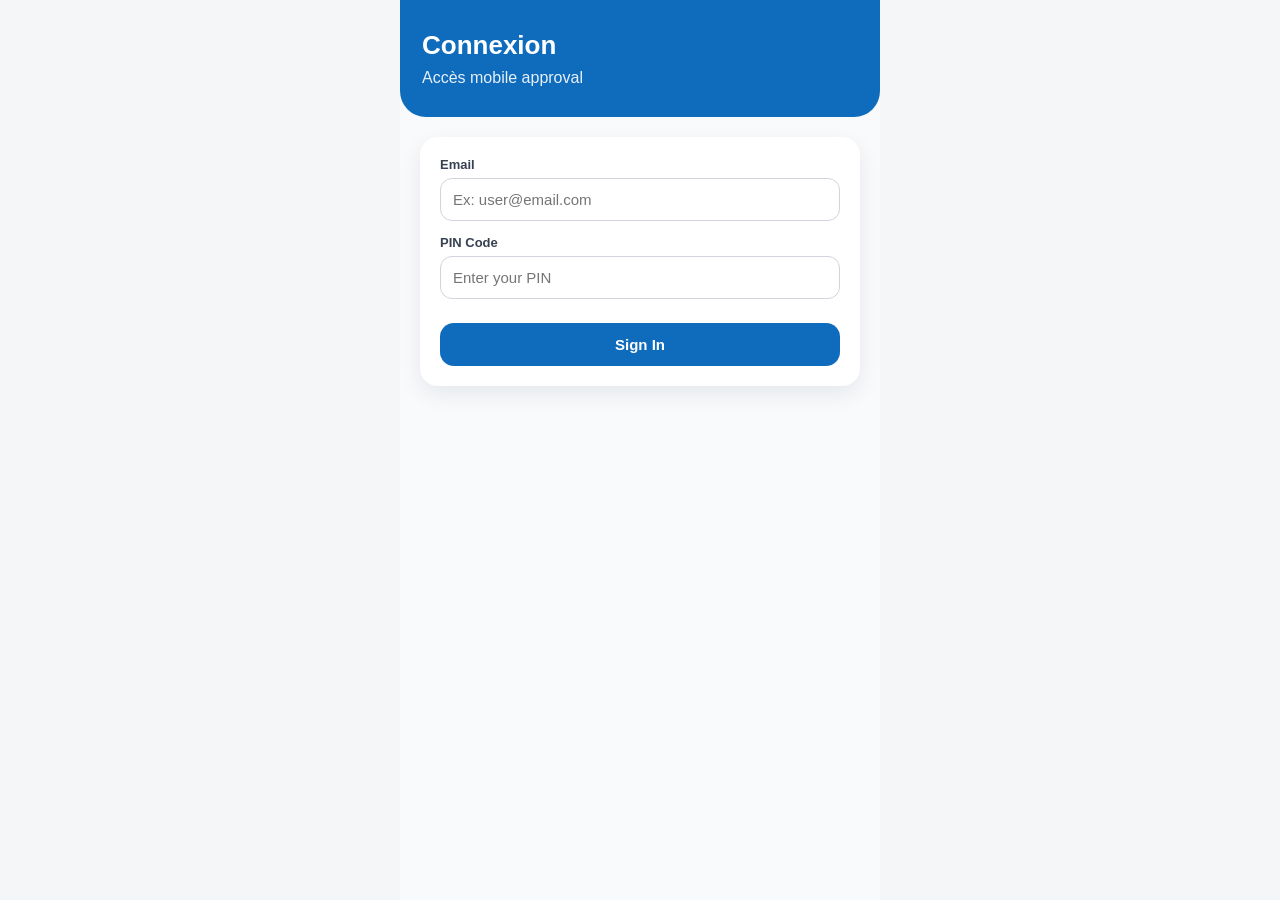
==== commit 6623c425: "Fix Android mobile dashboard responsive layout" ====
--- a/src/main/resources/static/mobile/index.html
+++ b/src/main/resources/static/mobile/index.html
@@ -3,16 +3,30 @@
 <head>
     <meta charset="UTF-8">
     <title>Mobile Approval</title>
-    <meta name="viewport" content="width=device-width, initial-scale=1.0">
+    <meta name="viewport" content="width=device-width, initial-scale=1.0, viewport-fit=cover">
 
-    <link rel="stylesheet" href="css/mobile.css">
-    <link rel="stylesheet" href="css/dialog.css">
+    <!-- PWA -->
+    <link rel="manifest" href="/mobile/manifest.json?v=android-layout1">
+    <meta name="theme-color" content="#ffffff">
+
+    <link rel="apple-touch-icon" sizes="180x180" href="/mobile/icons/icon-180.png">
+    <link rel="icon" type="image/png" sizes="192x192" href="/mobile/icons/icon-192.png">
+    <link rel="icon" type="image/png" sizes="512x512" href="/mobile/icons/icon-512.png">
+
+    <meta name="mobile-web-app-capable" content="yes">
+    <meta name="apple-mobile-web-app-capable" content="yes">
+    <meta name="apple-mobile-web-app-title" content="EMS-L Approval">
+    <meta name="apple-mobile-web-app-status-bar-style" content="default">
+
+    <!-- CSS -->
+    <link rel="stylesheet" href="css/mobile.css?v=android-layout1">
+    <link rel="stylesheet" href="css/dialog.css?v=android-layout1">
 </head>
 <body>
 
 <div class="app">
 
-    <!-- WHITE HEADER HOME -->
+    <!-- TOP HEADER -->
     <div class="top-header">
 
         <div class="top-header-left">
@@ -47,7 +61,7 @@
 
     </div>
 
-    <!-- DASHBOARD -->
+    <!-- DASHBOARD CARDS -->
     <div class="dashboard-grid">
 
         <div class="dashboard-card">
@@ -70,13 +84,19 @@
             <div class="dashboard-value approval" id="pendingApprovalCount">0</div>
         </div>
 
+        <div class="dashboard-card">
+            <div class="dashboard-label">Notifications</div>
+            <div class="dashboard-value notification" id="notificationUnreadCount">0</div>
+        </div>
+
     </div>
 
-    <!-- MENU -->
+    <!-- MAIN MENU -->
     <div class="menu">
 
         <a href="needs-request.html" class="menu-card">
             <div class="menu-icon">＋</div>
+
             <div class="menu-content">
                 <h2>Nouvelle demande</h2>
                 <p>Créer une expression de besoin</p>
@@ -105,14 +125,26 @@
             <span class="menu-badge" id="myRequestsMenuBadge">0</span>
         </a>
 
+        <a href="notifications.html" class="menu-card">
+            <div class="menu-icon">🔔</div>
+
+            <div class="menu-content">
+                <h2>Notifications</h2>
+                <p>Voir les alertes et mises à jour</p>
+            </div>
+
+            <span class="menu-badge" id="notificationMenuBadge">0</span>
+        </a>
+
     </div>
 
 </div>
 
-<script src="js/config.js"></script>
-<script src="js/mobile-dialog.js"></script>
-<script src="js/auth.js"></script>
-<script src="js/home.js"></script>
+<script src="js/config.js?v=android-layout1"></script>
+<script src="js/mobile-dialog.js?v=android-layout1"></script>
+<script src="js/auth.js?v=android-layout1"></script>
+<script src="js/home.js?v=android-layout1"></script>
+<script src="js/pwa-register.js?v=android-layout1"></script>
 
 </body>
 </html>
--- a/src/main/resources/static/mobile/css/mobile.css
+++ b/src/main/resources/static/mobile/css/mobile.css
@@ -1,24 +1,158 @@
+/* =========================================================
+   EMS-L Mobile App - Full Clean CSS
+   Path: src/main/resources/static/mobile/css/mobile.css
+   Version: android-layout1
+   ========================================================= */
+
+/* =========================
+   GLOBAL RESET
+========================= */
+
 * {
     box-sizing: border-box;
 }
 
+html {
+    margin: 0;
+    padding: 0;
+    min-height: 100%;
+    background: #f4f6f8;
+    -webkit-text-size-adjust: 100%;
+    text-size-adjust: 100%;
+}
+
 body {
     margin: 0;
-    font-family: "Segoe UI", Arial, sans-serif;
-    background: #eef2f7;
+    padding: 0;
+    min-height: 100vh;
+    font-family: Arial, "Segoe UI", sans-serif;
+    background: #f4f6f8;
     color: #1f2937;
+    overflow-x: hidden;
+    -webkit-text-size-adjust: 100%;
+    text-size-adjust: 100%;
+}
+
+a {
+    color: inherit;
+}
+
+button,
+input,
+select,
+textarea {
+    font-family: inherit;
+}
+
+button {
+    cursor: pointer;
+}
+
+button:disabled {
+    opacity: 0.65;
+    cursor: not-allowed;
 }
 
 .app {
+    width: 100%;
     max-width: 480px;
-    margin: auto;
     min-height: 100vh;
+    margin: 0 auto;
     background: #f8fafc;
-}
+    overflow-x: hidden;
+}
+
+/* =========================
+   TOP HEADER
+========================= */
+
+.top-header {
+    position: sticky;
+    top: 0;
+    z-index: 100;
+    background: #ffffff;
+    padding: 14px 18px;
+    display: flex;
+    align-items: center;
+    justify-content: space-between;
+    gap: 12px;
+    border-bottom: 1px solid #e5e7eb;
+    box-shadow: 0 4px 14px rgba(15, 23, 42, 0.05);
+}
+
+.top-header-left {
+    display: flex;
+    align-items: center;
+    min-width: 0;
+    flex: 1;
+}
+
+.top-header-right {
+    display: flex;
+    align-items: center;
+    position: relative;
+    flex-shrink: 0;
+}
+
+.app-title-box,
+.page-title {
+    min-width: 0;
+}
+
+.app-title-box h1,
+.page-title h1 {
+    margin: 0;
+    font-size: 20px;
+    color: #111827;
+    font-weight: 900;
+    line-height: 1.2;
+    white-space: nowrap;
+    overflow: hidden;
+    text-overflow: ellipsis;
+}
+
+.app-title-box p,
+.page-title p {
+    margin: 3px 0 0;
+    font-size: 12px;
+    color: #6b7280;
+    font-weight: 700;
+    white-space: nowrap;
+    overflow: hidden;
+    text-overflow: ellipsis;
+}
+
+.return-btn,
+.back-button {
+    width: 38px;
+    height: 38px;
+    border-radius: 12px;
+    border: none;
+    background: #f3f4f6;
+    color: #111827;
+    text-decoration: none;
+    font-size: 23px;
+    font-weight: 900;
+    display: inline-flex;
+    align-items: center;
+    justify-content: center;
+    margin-right: 10px;
+    flex-shrink: 0;
+}
+
+.return-btn:active,
+.back-button:active {
+    transform: scale(0.96);
+    background: #e5e7eb;
+}
+
+/* =========================
+   LEGACY BLUE HEADER
+========================= */
 
 .header {
     background: #0f6cbd;
-    color: white;
+    color: #ffffff;
     padding: 30px 22px;
     border-bottom-left-radius: 26px;
     border-bottom-right-radius: 26px;
@@ -27,7 +161,7 @@
 .header h1 {
     margin: 0;
     font-size: 26px;
-    font-weight: 700;
+    font-weight: 800;
 }
 
 .header p {
@@ -37,1307 +171,37 @@
 }
 
 .back-link {
-    color: white;
+    display: inline-block;
+    color: #ffffff;
     text-decoration: none;
     font-size: 14px;
-    display: inline-block;
     margin-bottom: 12px;
 }
 
 /* =========================
-   HOME MENU
-========================= */
-
-.menu {
-    padding: 20px;
-}
-
-.menu-card {
-    display: flex;
-    align-items: center;
-    gap: 15px;
-    background: white;
-    padding: 18px;
-    margin-bottom: 14px;
-    border-radius: 18px;
-    text-decoration: none;
-    color: #1f2937;
-    box-shadow: 0 8px 22px rgba(15, 23, 42, 0.08);
-}
-
-.menu-card span {
-    width: 46px;
-    height: 46px;
-    border-radius: 14px;
-    background: #e8f2ff;
-    color: #0f6cbd;
-    display: flex;
-    justify-content: center;
-    align-items: center;
-    font-size: 23px;
-    font-weight: bold;
-    flex-shrink: 0;
-}
-
-.menu-card h3 {
-    margin: 0;
-    font-size: 17px;
-    color: #1f2937;
-}
-
-.menu-card p {
-    margin: 4px 0 0;
-    font-size: 13px;
-    color: #6b7280;
-}
-
-.menu-card.primary span {
-    background: #0f6cbd;
-    color: white;
-}
-
-/* =========================
-   FORM
-========================= */
-
-.form-card {
-    margin: 20px;
-    background: white;
-    padding: 20px;
-    border-radius: 18px;
-    box-shadow: 0 8px 22px rgba(15, 23, 42, 0.08);
-    display: flex;
-    flex-direction: column;
-}
-
-.form-group {
-    margin-bottom: 14px;
-}
-
-label {
-    display: block;
-    margin-bottom: 6px;
-    font-size: 13px;
-    font-weight: 600;
-    color: #374151;
-}
-
-input,
-select,
-textarea {
-    display: block;
-    width: 100%;
-    border: 1px solid #d1d5db;
-    border-radius: 12px;
-    padding: 12px;
-    font-size: 15px;
-    outline: none;
-    background: white;
-    color: #1f2937;
-}
-
-textarea {
-    min-height: 90px;
-    resize: vertical;
-}
-
-input:focus,
-select:focus,
-textarea:focus {
-    border-color: #0f6cbd;
-    box-shadow: 0 0 0 3px rgba(15, 108, 189, 0.15);
-}
-
-.btn-primary {
-    width: 100%;
-    margin-top: 10px;
-    border: none;
-    background: #0f6cbd;
-    color: white;
-    padding: 14px;
-    font-size: 16px;
-    border-radius: 14px;
-    font-weight: 600;
+   USER INFO
+========================= */
+
+.user-info-box,
+.user-box {
+    display: flex;
+    align-items: center;
+    gap: 10px;
     cursor: pointer;
 }
 
-.btn-primary:active,
-.btn-secondary:active,
-.btn-approve:active,
-.btn-reject:active {
-    transform: scale(0.98);
-}
-
-/* =========================
-   ITEMS SECTION
-========================= */
-
-.section-title {
-    margin-top: 10px;
-    margin-bottom: 12px;
-    font-size: 16px;
-    font-weight: 700;
-    color: #1f2937;
-}
-
-.item-card {
-    background: #f8fafc;
-    border: 1px solid #e5e7eb;
-    border-radius: 16px;
-    padding: 0;
-    margin-bottom: 14px;
-    overflow: hidden;
-}
-
-.item-header {
-    padding: 14px;
-    background: white;
-    display: flex;
-    justify-content: space-between;
-    align-items: center;
-    cursor: pointer;
-    border-bottom: 1px solid #e5e7eb;
-}
-
-.item-header-left {
-    min-width: 0;
-}
-
-.item-title {
-    font-size: 15px;
-    font-weight: 700;
-    color: #1f2937;
-}
-
-.item-summary {
-    margin-top: 4px;
-    font-size: 12px;
-    color: #6b7280;
-    white-space: nowrap;
-    overflow: hidden;
-    text-overflow: ellipsis;
-    max-width: 280px;
-}
-
-.item-actions {
-    display: flex;
-    align-items: center;
-    gap: 8px;
-    flex-shrink: 0;
-}
-
-.collapse-icon {
-    color: #0f6cbd;
-    font-weight: 700;
-    font-size: 18px;
-}
-
-.item-body {
-    padding: 14px;
-    display: block;
-}
-
-.item-card.collapsed .item-body {
-    display: none;
-}
-
-.item-card.collapsed .item-header {
-    border-bottom: none;
-}
-
-.remove-item {
-    border: none;
-    background: #fee2e2;
-    color: #b91c1c;
-    border-radius: 10px;
-    padding: 6px 10px;
-    font-weight: 700;
-    cursor: pointer;
-}
-
-.row-2 {
-    display: grid;
-    grid-template-columns: 1fr 1fr;
-    gap: 10px;
-}
-
-.btn-secondary {
-    width: 100%;
-    border: 1px dashed #0f6cbd;
-    background: #eef6ff;
-    color: #0f6cbd;
-    padding: 13px;
-    font-size: 15px;
-    border-radius: 14px;
-    font-weight: 700;
-    cursor: pointer;
-    margin-bottom: 14px;
-}
-
-.total-box {
-    background: #eff6ff;
-    border: 1px solid #bfdbfe;
-    color: #1e3a8a;
-    padding: 14px;
-    border-radius: 14px;
-    margin-bottom: 16px;
-    font-size: 15px;
-}
-
-/* =========================
-   APPROVALS
-========================= */
-
-.approval-container {
-    padding: 20px;
-}
-
-.approval-toolbar {
-    display: flex;
-    align-items: center;
-    justify-content: space-between;
-    margin-bottom: 14px;
-}
-
-.approval-toolbar h2 {
-    margin: 0;
-    font-size: 18px;
-    color: #1f2937;
-}
-
-.approval-toolbar span {
-    background: #0f6cbd;
-    color: white;
-    min-width: 30px;
-    height: 30px;
-    border-radius: 999px;
-    display: flex;
-    align-items: center;
-    justify-content: center;
-    font-weight: 700;
-}
-
-.approval-card {
-    background: white;
-    border-radius: 18px;
-    padding: 16px;
-    margin-bottom: 16px;
-    box-shadow: 0 8px 22px rgba(15, 23, 42, 0.08);
-}
-
-.approval-card-header {
-    display: flex;
-    justify-content: space-between;
-    gap: 10px;
-    align-items: flex-start;
-    margin-bottom: 14px;
-}
-
-.request-no {
-    font-size: 12px;
-    color: #6b7280;
-    font-weight: 700;
-}
-
-.request-title {
-    font-size: 17px;
-    font-weight: 700;
-    color: #1f2937;
-    margin-top: 3px;
-}
-
-.status-badge {
-    background: #fef3c7;
-    color: #92400e;
-    border-radius: 999px;
-    padding: 6px 9px;
-    font-size: 10px;
-    font-weight: 800;
-    white-space: nowrap;
-}
-
-.approval-info {
-    display: grid;
-    grid-template-columns: 1fr 1fr;
-    gap: 10px;
-    background: #f8fafc;
-    border-radius: 14px;
-    padding: 12px;
-    margin-bottom: 12px;
-}
-
-.approval-info span {
-    display: block;
-    font-size: 11px;
-    color: #6b7280;
-    margin-bottom: 3px;
-}
-
-.approval-info strong {
-    display: block;
-    font-size: 13px;
-    color: #1f2937;
-}
-
-.approval-description {
-    font-size: 13px;
-    color: #4b5563;
-    line-height: 1.45;
-    margin-bottom: 12px;
-}
-
-.approval-items {
-    border-top: 1px solid #e5e7eb;
-    padding-top: 10px;
-    margin-bottom: 14px;
-}
-
-.approval-item-line {
-    display: flex;
-    justify-content: space-between;
-    gap: 10px;
-    padding: 8px 0;
-    border-bottom: 1px dashed #e5e7eb;
-}
-
-.approval-item-line:last-child {
-    border-bottom: none;
-}
-
-.approval-item-line strong {
-    font-size: 13px;
-    color: #1f2937;
-}
-
-.approval-item-line span {
-    display: block;
-    margin-top: 3px;
-    font-size: 12px;
-    color: #6b7280;
-}
-
-.approval-actions {
-    display: grid;
-    grid-template-columns: 1fr 1fr;
-    gap: 10px;
-}
-
-.btn-approve {
-    border: none;
-    background: #16a34a;
-    color: white;
-    padding: 13px;
-    border-radius: 14px;
-    font-weight: 700;
-    cursor: pointer;
-}
-
-.btn-reject {
-    border: none;
-    background: #fee2e2;
-    color: #b91c1c;
-    padding: 13px;
-    border-radius: 14px;
-    font-weight: 700;
-    cursor: pointer;
-}
-
-.empty-state {
-    background: white;
-    border-radius: 18px;
-    padding: 28px 20px;
-    text-align: center;
-    box-shadow: 0 8px 22px rgba(15, 23, 42, 0.08);
-}
-
-.empty-icon {
-    width: 56px;
-    height: 56px;
-    margin: auto;
-    border-radius: 18px;
-    background: #dcfce7;
-    color: #16a34a;
-    display: flex;
-    align-items: center;
-    justify-content: center;
-    font-size: 26px;
-    font-weight: 800;
-}
-
-.empty-state h3 {
-    margin: 14px 0 6px;
-    color: #1f2937;
-}
-
-.empty-state p {
-    margin: 0;
-    color: #6b7280;
-    font-size: 14px;
-}
-.approval-edit-section {
-    background: #f8fafc;
-    border-radius: 14px;
-    padding: 14px;
-    margin-bottom: 14px;
-}
-
-.approval-total-box {
-    background: #eff6ff;
-    border: 1px solid #bfdbfe;
-    color: #1e3a8a;
-    padding: 14px;
-    border-radius: 14px;
-    margin-bottom: 14px;
-    font-size: 15px;
-}
-
-.approval-items-title {
-    font-size: 15px;
-    font-weight: 800;
-    color: #1f2937;
-    margin-bottom: 10px;
-}
-
-.approval-items-edit {
-    margin-bottom: 12px;
-}
-
-.approval-edit-item {
-    background: #ffffff;
-    border: 1px solid #e5e7eb;
-    border-radius: 16px;
-    padding: 14px;
-    margin-bottom: 12px;
-}
-
-.approval-edit-item-header {
-    display: flex;
-    align-items: center;
-    justify-content: space-between;
-    margin-bottom: 12px;
-}
-
-.approval-edit-item-header strong {
-    color: #1f2937;
-    font-size: 15px;
-}
-
-.delete-item-btn {
-    border: none;
-    background: #fee2e2;
-    color: #b91c1c;
-    padding: 7px 10px;
-    border-radius: 10px;
-    font-weight: 700;
-    cursor: pointer;
-}
-.qty-edit-row {
-    display: flex;
-    align-items: center;
-    gap: 8px;
-    margin-top: 8px;
-}
-
-.qty-edit-row label {
-    margin: 0;
-    font-size: 12px;
-    font-weight: 700;
-    color: #374151;
-}
-
-.approval-qty-input {
-    width: 80px;
-    padding: 8px 10px;
-    border-radius: 10px;
-    font-size: 13px;
-}
-
-.approval-line-right {
+.user-text {
     display: flex;
     flex-direction: column;
     align-items: flex-end;
-    gap: 8px;
-}
-
-.delete-line-btn {
-    border: none;
-    background: #fee2e2;
-    color: #b91c1c;
-    padding: 6px 9px;
-    border-radius: 10px;
-    font-size: 12px;
-    font-weight: 700;
-    cursor: pointer;
-}
-
-.approval-item-main {
-    min-width: 0;
-}
-.qty-same-line {
-    display: flex;
-    align-items: center;
-    gap: 6px;
-    margin-top: 8px;
-    font-size: 12px;
-    color: #6b7280;
-    flex-wrap: wrap;
-}
-
-.qty-same-line span {
-    white-space: nowrap;
-}
-
-.approval-qty-input {
-    width: 60px;
-    padding: 6px 8px;
-    border-radius: 9px;
-    font-size: 13px;
-    text-align: right;
-}
-
-.approval-line-right {
-    display: flex;
-    flex-direction: column;
-    align-items: flex-end;
-    gap: 8px;
-}
-
-.delete-line-btn {
-    border: none;
-    background: #fee2e2;
-    color: #b91c1c;
-    padding: 6px 9px;
-    border-radius: 10px;
-    font-size: 12px;
-    font-weight: 700;
-    cursor: pointer;
-}
-
-.approval-item-main {
-    min-width: 0;
-}
-.filter-tabs {
-    display: grid;
-    grid-template-columns: repeat(4, 1fr);
-    gap: 6px;
-    margin-bottom: 16px;
-}
-
-.tab-btn {
-    border: none;
-    background: #e5e7eb;
-    color: #374151;
-    padding: 10px 6px;
-    border-radius: 12px;
-    font-size: 12px;
-    font-weight: 700;
-    cursor: pointer;
-}
-
-.tab-btn.active {
-    background: #0f6cbd;
-    color: white;
-}
-
-.status-approved {
-    background: #dcfce7;
-    color: #166534;
-    border-radius: 999px;
-    padding: 6px 9px;
-    font-size: 10px;
-    font-weight: 800;
-    white-space: nowrap;
-}
-
-.status-rejected {
-    background: #fee2e2;
-    color: #991b1b;
-    border-radius: 999px;
-    padding: 6px 9px;
-    font-size: 10px;
-    font-weight: 800;
-    white-space: nowrap;
-}
-
-.rejection-box {
-    background: #fef2f2;
-    border: 1px solid #fecaca;
-    color: #991b1b;
-    border-radius: 14px;
-    padding: 12px;
-    margin-top: 12px;
-}
-
-.rejection-box strong {
-    font-size: 13px;
-}
-
-.rejection-box p {
-    margin: 6px 0 0;
-    font-size: 13px;
-}
-.user-box {
-    margin-top: 12px;
-    background: rgba(255, 255, 255, 0.16);
-    border: 1px solid rgba(255, 255, 255, 0.22);
-    border-radius: 16px;
-    padding: 10px 12px;
-    display: flex;
-    flex-direction: column;
-    gap: 2px;
-}
-
-.user-box strong {
-    font-size: 14px;
-    color: #ffffff;
-}
-
-.user-box span {
-    font-size: 12px;
-    color: rgba(255, 255, 255, 0.78);
-}
-
-.logout-btn {
-    margin-top: 10px;
-    border: none;
-    border-radius: 14px;
-    padding: 10px 14px;
-    background: rgba(255, 255, 255, 0.18);
-    color: white;
-    font-weight: 800;
-    cursor: pointer;
-}
-
-.logout-btn:active {
-    transform: scale(0.98);
-}
-
-.success-box {
-    background: #dcfce7;
-    border-left: 4px solid #16a34a;
-}
-
-.success-box strong {
-    color: #166534;
-}
-.workflow-box {
-    margin-top: 14px;
-    margin-bottom: 14px;
-    background: #f8fafc;
-    border: 1px solid #e5e7eb;
-    border-radius: 16px;
-    padding: 12px;
-}
-
-.workflow-title {
-    font-size: 13px;
-    font-weight: 800;
-    color: #374151;
-    margin-bottom: 10px;
-}
-
-.workflow-steps {
-    display: grid;
-    grid-template-columns: repeat(3, 1fr);
-    gap: 8px;
-}
-
-.workflow-step {
-    background: white;
-    border: 1px solid #e5e7eb;
-    border-radius: 14px;
-    padding: 9px;
-    text-align: center;
-}
-
-.workflow-step span {
-    width: 24px;
-    height: 24px;
-    border-radius: 999px;
-    background: #e5e7eb;
-    color: #374151;
-    font-size: 12px;
-    font-weight: 900;
-    display: inline-flex;
-    align-items: center;
-    justify-content: center;
-    margin-bottom: 5px;
-}
-
-.workflow-step strong {
-    display: block;
-    font-size: 12px;
-    color: #111827;
-}
-
-.workflow-step small {
-    display: block;
-    margin-top: 3px;
-    font-size: 10px;
-    color: #6b7280;
-    word-break: break-word;
-}
-
-.workflow-step.active {
-    border-color: #0f6cbd;
-    background: #eff6ff;
-}
-
-.workflow-step.active span {
-    background: #0f6cbd;
-    color: white;
-}
-
-.workflow-step.completed {
-    border-color: #16a34a;
-    background: #dcfce7;
-}
-
-.workflow-step.completed span {
-    background: #16a34a;
-    color: white;
-}
-.workflow-step.rejected {
-    border-color: #dc2626;
-    background: #fee2e2;
-}
-
-.workflow-step.rejected span {
-    background: #dc2626;
-    color: white;
-}
-
-.approval-info-box {
-    margin-top: 12px;
-    border-radius: 14px;
-    padding: 12px;
-    font-size: 13px;
-}
-
-.approval-info-box strong {
-    display: block;
-    margin-bottom: 4px;
-}
-
-.approval-info-box p {
-    margin: 0 0 8px;
-    color: #374151;
-}
-
-.approval-info-box p:last-child {
-    margin-bottom: 0;
-}
-
-.workflow-step.rejected {
-    border-color: #dc2626;
-    background: #fee2e2;
-}
-
-.workflow-step.rejected span {
-    background: #dc2626;
-    color: white;
-}
-
-.approval-info-box {
-    margin-top: 12px;
-    border-radius: 14px;
-    padding: 12px;
-    font-size: 13px;
-}
-
-.approval-info-box strong {
-    display: block;
-    margin-bottom: 4px;
-}
-
-.approval-info-box p {
-    margin: 0 0 8px;
-    color: #374151;
-}
-
-.approval-info-box p:last-child {
-    margin-bottom: 0;
-}
-
-.history-list {
-    display: flex;
-    flex-direction: column;
-    gap: 12px;
-}
-
-.history-item {
-    display: flex;
-    gap: 10px;
-    align-items: flex-start;
-}
-
-.history-dot {
-    width: 12px;
-    height: 12px;
-    border-radius: 999px;
-    background: #0f6cbd;
-    margin-top: 5px;
-    flex-shrink: 0;
-}
-
-.history-content {
-    flex: 1;
-}
-
-.history-content strong {
-    display: block;
-    font-size: 14px;
-    color: #111827;
-}
-
-.history-content span {
-    display: block;
-    font-size: 12px;
-    color: #0f6cbd;
-    font-weight: 800;
-    margin-top: 2px;
-}
-
-.history-content p {
-    margin: 4px 0;
-    font-size: 12px;
-    color: #4b5563;
-}
-
-.history-content small {
-    display: block;
-    font-size: 12px;
-    color: #6b7280;
-    background: #f3f4f6;
-    padding: 7px 9px;
-    border-radius: 10px;
-    margin-top: 6px;
-}
-/* FIX DATE + PRIORITY ROW ON MOBILE */
-.row-2 {
-    display: grid;
-    grid-template-columns: minmax(0, 1fr) minmax(0, 1fr);
-    gap: 14px;
-    width: 100%;
-}
-
-.row-2 .form-group {
-    min-width: 0;
-    width: 100%;
-}
-
-.form-group input,
-.form-group select,
-.form-group textarea {
-    width: 100%;
-    max-width: 100%;
-    box-sizing: border-box;
-}
-
-/* Better select display on phone */
-.form-group select {
-    appearance: none;
-    -webkit-appearance: none;
-    background-color: #ffffff;
-    background-image: linear-gradient(45deg, transparent 50%, #374151 50%),
-                      linear-gradient(135deg, #374151 50%, transparent 50%);
-    background-position: calc(100% - 18px) center,
-                         calc(100% - 12px) center;
-    background-size: 6px 6px, 6px 6px;
-    background-repeat: no-repeat;
-    padding-right: 38px;
-}
-
-/* Fix iPhone date input style */
-.form-group input[type="date"] {
-    appearance: none;
-    -webkit-appearance: none;
-    min-height: 48px;
-    text-align: center;
-}
-
-/* On very small phones, stack date and priority */
-@media (max-width: 380px) {
-    .row-2 {
-        grid-template-columns: 1fr;
-    }
-}
-/* HOME DASHBOARD BADGES */
-.dashboard-grid {
-    display: grid;
-    grid-template-columns: repeat(2, 1fr);
-    gap: 14px;
-    margin: 22px 24px 12px;
-}
-
-.dashboard-card {
-    background: #ffffff;
-    border-radius: 18px;
-    padding: 16px;
-    box-shadow: 0 10px 25px rgba(15, 23, 42, 0.08);
-    border: 1px solid #edf2f7;
-}
-
-.dashboard-label {
-    font-size: 12px;
-    font-weight: 700;
-    color: #6b7280;
-    margin-bottom: 8px;
-}
-
-.dashboard-value {
-    font-size: 30px;
-    font-weight: 900;
-    color: #0f6cbd;
-    line-height: 1;
-}
-
-.dashboard-value.approval {
-    color: #16a34a;
-}
-
-.dashboard-value.rejected {
-    color: #dc2626;
-}
-
-.menu-card {
-    position: relative;
-}
-
-.menu-content {
-    flex: 1;
-}
-
-.menu-badge {
-    min-width: 28px;
-    height: 28px;
-    border-radius: 999px;
-    background: #dc2626;
-    color: white;
-    font-size: 13px;
-    font-weight: 900;
-    display: inline-flex;
-    align-items: center;
-    justify-content: center;
-    padding: 0 8px;
-    margin-left: auto;
-}
-
-@media (max-width: 380px) {
-    .dashboard-grid {
-        grid-template-columns: 1fr;
-    }
-}
-/* ===== WHITE TOP HEADER ===== */
-body {
-    background: #f4f6f8;
-    margin: 0;
-    font-family: Arial, sans-serif;
-}
-
-.app {
-    max-width: 100%;
-}
-
-.top-header {
-    background: #ffffff;
-    padding: 16px 20px;
-    display: flex;
-    align-items: center;
-    justify-content: space-between;
-    border-bottom: 1px solid #e5e7eb;
-    box-shadow: 0 4px 14px rgba(15, 23, 42, 0.05);
-}
-
-.top-header-left {
-    display: flex;
-    align-items: center;
-}
-
-.org-logo {
-    width: 48px;
-    height: 48px;
-    object-fit: contain;
-    border-radius: 12px;
-    background: #ffffff;
-}
-
-.top-header-right {
-    display: flex;
-    align-items: center;
-}
-
-.user-info-box {
-    display: flex;
-    align-items: center;
-    gap: 12px;
-}
-
-.user-text {
-    display: flex;
-    flex-direction: column;
-    align-items: flex-end;
-}
-
-.user-text strong {
-    font-size: 15px;
-    color: #111827;
-    font-weight: 800;
-    line-height: 1.2;
-}
-
-.user-text span {
-    font-size: 12px;
-    color: #6b7280;
-    font-weight: 600;
-    line-height: 1.2;
-    text-transform: uppercase;
-}
-
-.user-avatar {
-    width: 46px;
-    height: 46px;
-    border-radius: 999px;
-    object-fit: cover;
-    border: 2px solid #e5e7eb;
-    background: #f3f4f6;
-}
-
-/* ===== PAGE INTRO ===== */
-.page-intro {
-    padding: 18px 24px 8px;
-}
-
-.page-intro h1 {
-    margin: 0;
-    font-size: 28px;
-    color: #111827;
-    font-weight: 900;
-}
-
-.page-intro p {
-    margin: 6px 0 0;
-    font-size: 14px;
-    color: #6b7280;
-    font-weight: 500;
-}
-
-/* ===== DASHBOARD ===== */
-.dashboard-grid {
-    display: grid;
-    grid-template-columns: repeat(2, 1fr);
-    gap: 14px;
-    margin: 18px 24px 14px;
-}
-
-.dashboard-card {
-    background: #ffffff;
-    border-radius: 18px;
-    padding: 16px;
-    box-shadow: 0 10px 25px rgba(15, 23, 42, 0.08);
-    border: 1px solid #edf2f7;
-}
-
-.dashboard-label {
-    font-size: 12px;
-    font-weight: 700;
-    color: #6b7280;
-    margin-bottom: 8px;
-}
-
-.dashboard-value {
-    font-size: 30px;
-    font-weight: 900;
-    color: #0f6cbd;
-    line-height: 1;
-}
-
-.dashboard-value.approval {
-    color: #16a34a;
-}
-
-.dashboard-value.rejected {
-    color: #dc2626;
-}
-
-/* ===== MENU ===== */
-.menu {
-    padding: 0 24px 20px;
-    display: flex;
-    flex-direction: column;
-    gap: 14px;
-}
-
-.menu-card {
-    position: relative;
-    display: flex;
-    align-items: center;
-    gap: 14px;
-    background: #ffffff;
-    border-radius: 18px;
-    padding: 18px;
-    text-decoration: none;
-    box-shadow: 0 8px 20px rgba(15, 23, 42, 0.06);
-    border: 1px solid #edf2f7;
-}
-
-.menu-icon {
-    width: 48px;
-    height: 48px;
-    border-radius: 14px;
-    background: #eff6ff;
-    color: #0f6cbd;
-    display: flex;
-    align-items: center;
-    justify-content: center;
-    font-size: 24px;
-    font-weight: 900;
-    flex-shrink: 0;
-}
-
-.menu-content {
-    flex: 1;
-}
-
-.menu-content h2 {
-    margin: 0;
-    font-size: 17px;
-    color: #111827;
-    font-weight: 800;
-}
-
-.menu-content p {
-    margin: 4px 0 0;
-    font-size: 13px;
-    color: #6b7280;
-}
-
-.menu-badge {
-    min-width: 28px;
-    height: 28px;
-    border-radius: 999px;
-    background: #dc2626;
-    color: white;
-    font-size: 13px;
-    font-weight: 900;
-    display: inline-flex;
-    align-items: center;
-    justify-content: center;
-    padding: 0 8px;
-    margin-left: auto;
-}
-
-/* ===== LOGOUT ===== */
-.logout-section {
-    padding: 0 24px 30px;
-}
-
-.logout-btn-white {
-    width: 100%;
-    border: none;
-    border-radius: 16px;
-    padding: 14px;
-    background: #111827;
-    color: #ffffff;
-    font-size: 15px;
-    font-weight: 800;
-    cursor: pointer;
-}
-
-.logout-btn-white:active {
-    transform: scale(0.99);
-}
-
-/* ===== SMALL SCREEN ===== */
-@media (max-width: 380px) {
-    .dashboard-grid {
-        grid-template-columns: 1fr;
-    }
-
-    .page-intro h1 {
-        font-size: 24px;
-    }
-
-    .user-text strong {
-        font-size: 13px;
-    }
-
-    .user-text span {
-        font-size: 11px;
-    }
-
-    .user-avatar {
-        width: 40px;
-        height: 40px;
-    }
-
-    .org-logo {
-        width: 42px;
-        height: 42px;
-    }
-}
-/* ===== WHITE TOP HEADER WITHOUT LOGO ===== */
-body {
-    background: #f4f6f8;
-    margin: 0;
-    font-family: Arial, sans-serif;
-}
-
-.top-header {
-    background: #ffffff;
-    padding: 14px 18px;
-    display: flex;
-    align-items: center;
-    justify-content: space-between;
-    border-bottom: 1px solid #e5e7eb;
-    box-shadow: 0 4px 14px rgba(15, 23, 42, 0.05);
-    position: sticky;
-    top: 0;
-    z-index: 50;
-}
-
-.top-header-left {
-    min-width: 0;
-    flex: 1;
-}
-
-.app-title-box h1 {
-    margin: 0;
-    font-size: 20px;
-    color: #111827;
-    font-weight: 900;
-    line-height: 1.2;
-}
-
-.app-title-box p {
-    margin: 3px 0 0;
-    font-size: 12px;
-    color: #6b7280;
-    font-weight: 600;
-}
-
-.top-header-right {
-    display: flex;
-    align-items: center;
-    margin-left: 12px;
-}
-
-.user-info-box {
-    display: flex;
-    align-items: center;
-    gap: 10px;
-}
-
-.user-text {
-    display: flex;
-    flex-direction: column;
-    align-items: flex-end;
-}
-
-.user-text strong {
+}
+
+.user-text strong,
+.user-box strong,
+.user-name {
     font-size: 13px;
     color: #111827;
-    font-weight: 800;
+    font-weight: 900;
     line-height: 1.2;
     max-width: 115px;
     white-space: nowrap;
@@ -1345,10 +209,12 @@
     text-overflow: ellipsis;
 }
 
-.user-text span {
+.user-text span,
+.user-box span,
+.user-role {
     font-size: 11px;
     color: #6b7280;
-    font-weight: 700;
+    font-weight: 800;
     line-height: 1.2;
     text-transform: uppercase;
 }
@@ -1360,228 +226,17 @@
     object-fit: cover;
     border: 2px solid #e5e7eb;
     background: #f3f4f6;
-}
-
-/* fallback if image is missing */
+    flex-shrink: 0;
+}
+
 .user-avatar[src=""],
 .user-avatar:not([src]) {
     display: none;
 }
 
-.logout-section {
-    padding: 0 24px 30px;
-}
-
-.logout-btn-white {
-    width: 100%;
-    border: none;
-    border-radius: 16px;
-    padding: 14px;
-    background: #111827;
-    color: #ffffff;
-    font-size: 15px;
-    font-weight: 800;
-    cursor: pointer;
-}
-
-.logout-btn-white:active {
-    transform: scale(0.99);
-}
-
-@media (max-width: 380px) {
-    .app-title-box h1 {
-        font-size: 18px;
-    }
-
-    .app-title-box p {
-        font-size: 11px;
-    }
-
-    .user-text strong {
-        max-width: 95px;
-        font-size: 12px;
-    }
-
-    .user-text span {
-        font-size: 10px;
-    }
-
-    .user-avatar {
-        width: 38px;
-        height: 38px;
-    }
-}
-/* ===== GLOBAL MOBILE BACKGROUND ===== */
-body {
-    background: #f4f6f8;
-    margin: 0;
-    font-family: Arial, sans-serif;
-}
-
-/* ===== WHITE TOP HEADER COMMON STYLE ===== */
-.top-header {
-    background: #ffffff;
-    padding: 14px 18px;
-    display: flex;
-    align-items: center;
-    justify-content: space-between;
-    border-bottom: 1px solid #e5e7eb;
-    box-shadow: 0 4px 14px rgba(15, 23, 42, 0.05);
-    position: sticky;
-    top: 0;
-    z-index: 50;
-}
-
-.top-header-left {
-    display: flex;
-    align-items: center;
-    min-width: 0;
-    flex: 1;
-}
-
-.top-header-right {
-    display: flex;
-    align-items: center;
-    margin-left: 12px;
-}
-
-.app-title-box {
-    min-width: 0;
-}
-
-.app-title-box h1 {
-    margin: 0;
-    font-size: 20px;
-    color: #111827;
-    font-weight: 900;
-    line-height: 1.2;
-    white-space: nowrap;
-    overflow: hidden;
-    text-overflow: ellipsis;
-}
-
-.app-title-box p {
-    margin: 3px 0 0;
-    font-size: 12px;
-    color: #6b7280;
-    font-weight: 600;
-    white-space: nowrap;
-    overflow: hidden;
-    text-overflow: ellipsis;
-}
-
-/* ===== RETURN BUTTON ===== */
-.return-btn {
-    width: 38px;
-    height: 38px;
-    border-radius: 12px;
-    background: #f3f4f6;
-    color: #111827;
-    text-decoration: none;
-    font-size: 24px;
-    font-weight: 900;
-    display: inline-flex;
-    align-items: center;
-    justify-content: center;
-    margin-right: 10px;
-    flex-shrink: 0;
-}
-
-.return-btn:active {
-    transform: scale(0.96);
-    background: #e5e7eb;
-}
-
-/* ===== USER INFO ===== */
-.user-info-box {
-    display: flex;
-    align-items: center;
-    gap: 10px;
-}
-
-.user-text {
-    display: flex;
-    flex-direction: column;
-    align-items: flex-end;
-}
-
-.user-text strong {
-    font-size: 13px;
-    color: #111827;
-    font-weight: 800;
-    line-height: 1.2;
-    max-width: 115px;
-    white-space: nowrap;
-    overflow: hidden;
-    text-overflow: ellipsis;
-}
-
-.user-text span {
-    font-size: 11px;
-    color: #6b7280;
-    font-weight: 700;
-    line-height: 1.2;
-    text-transform: uppercase;
-}
-
-.user-avatar {
-    width: 42px;
-    height: 42px;
-    border-radius: 999px;
-    object-fit: cover;
-    border: 2px solid #e5e7eb;
-    background: #f3f4f6;
-}
-
-/* ===== SMALL SCREEN ===== */
-@media (max-width: 380px) {
-    .top-header {
-        padding: 12px 14px;
-    }
-
-    .app-title-box h1 {
-        font-size: 17px;
-    }
-
-    .app-title-box p {
-        font-size: 11px;
-    }
-
-    .return-btn {
-        width: 34px;
-        height: 34px;
-        font-size: 22px;
-        margin-right: 8px;
-    }
-
-    .user-text strong {
-        max-width: 80px;
-        font-size: 12px;
-    }
-
-    .user-text span {
-        font-size: 10px;
-    }
-
-    .user-avatar {
-        width: 38px;
-        height: 38px;
-    }
-}
-/* ===== USER DROPDOWN MENU ===== */
-.top-header {
-    position: sticky;
-    top: 0;
-    z-index: 100;
-}
-
-.top-header-right {
-    position: relative;
-}
-
-.user-info-box {
-    cursor: pointer;
-}
+/* =========================
+   USER DROPDOWN
+========================= */
 
 .user-dropdown {
     position: absolute;
@@ -1624,7 +279,7 @@
     background: #eff6ff;
     border-radius: 999px;
     padding: 4px 9px;
-    font-weight: 800;
+    font-weight: 900;
     margin-bottom: 12px;
 }
 
@@ -1634,49 +289,675 @@
     border-radius: 12px;
     background: #111827;
     color: #ffffff;
-    font-weight: 800;
+    font-weight: 900;
     padding: 11px;
-    cursor: pointer;
 }
 
 .user-dropdown button:active {
     transform: scale(0.98);
 }
-/* ===== CLEAN MY REQUEST CARD STYLE ===== */
-.request-card {
+
+/* =========================
+   PAGE INTRO
+========================= */
+
+.page-intro {
+    padding: 18px 24px 8px;
+}
+
+.page-intro h1 {
+    margin: 0;
+    font-size: 28px;
+    color: #111827;
+    font-weight: 900;
+}
+
+.page-intro p {
+    margin: 6px 0 0;
+    font-size: 14px;
+    color: #6b7280;
+    font-weight: 600;
+}
+
+/* =========================
+   DASHBOARD
+========================= */
+
+.dashboard-grid {
+    display: grid;
+    grid-template-columns: repeat(2, minmax(0, 1fr));
+    gap: 14px;
+    margin: 18px 24px 14px;
+}
+
+.dashboard-card {
+    min-width: 0;
     background: #ffffff;
-    border-radius: 24px;
-    padding: 22px;
-    box-shadow: 0 14px 35px rgba(15, 23, 42, 0.08);
-    border: 1px solid #eef2f7;
-    margin-bottom: 22px;
-}
-
-.request-card .approval-card-header {
-    align-items: flex-start;
-    margin-bottom: 18px;
-}
-
-.request-card .request-no {
-    font-size: 14px;
+    border-radius: 18px;
+    padding: 16px;
+    box-shadow: 0 10px 25px rgba(15, 23, 42, 0.08);
+    border: 1px solid #edf2f7;
+}
+
+.dashboard-label {
+    font-size: 12px;
     font-weight: 800;
     color: #6b7280;
     margin-bottom: 8px;
-}
-
-.request-card .request-title {
-    font-size: 21px;
+    line-height: 1.2;
+}
+
+.dashboard-value {
+    font-size: 30px;
+    font-weight: 900;
+    color: #0f6cbd;
+    line-height: 1;
+}
+
+.dashboard-value.approval {
+    color: #16a34a;
+}
+
+.dashboard-value.rejected {
+    color: #dc2626;
+}
+
+.dashboard-value.notification {
+    color: #7c3aed;
+}
+
+/* =========================
+   HOME MENU
+========================= */
+
+.menu {
+    padding: 0 24px 20px;
+    display: flex;
+    flex-direction: column;
+    gap: 14px;
+}
+
+.menu-card {
+    position: relative;
+    display: flex;
+    align-items: center;
+    gap: 14px;
+    background: #ffffff;
+    border-radius: 18px;
+    padding: 18px;
+    text-decoration: none;
+    box-shadow: 0 8px 20px rgba(15, 23, 42, 0.06);
+    border: 1px solid #edf2f7;
+    color: #1f2937;
+}
+
+.menu-card:active {
+    transform: scale(0.99);
+}
+
+.menu-card span,
+.menu-icon {
+    width: 48px;
+    height: 48px;
+    border-radius: 14px;
+    background: #eff6ff;
+    color: #0f6cbd;
+    display: flex;
+    align-items: center;
+    justify-content: center;
+    font-size: 24px;
+    font-weight: 900;
+    flex-shrink: 0;
+}
+
+.menu-card.primary span {
+    background: #0f6cbd;
+    color: #ffffff;
+}
+
+.menu-content {
+    flex: 1;
+    min-width: 0;
+}
+
+.menu-card h3,
+.menu-content h2 {
+    margin: 0;
+    font-size: 17px;
+    color: #111827;
+    font-weight: 900;
+}
+
+.menu-card p,
+.menu-content p {
+    margin: 4px 0 0;
+    font-size: 13px;
+    color: #6b7280;
+}
+
+.menu-badge {
+    min-width: 28px;
+    height: 28px;
+    border-radius: 999px;
+    background: #dc2626;
+    color: #ffffff;
+    font-size: 13px;
+    font-weight: 900;
+    display: inline-flex;
+    align-items: center;
+    justify-content: center;
+    padding: 0 8px;
+    margin-left: auto;
+}
+
+/* =========================
+   LOGOUT
+========================= */
+
+.logout-section {
+    padding: 0 24px 30px;
+}
+
+.logout-btn,
+.logout-btn-white {
+    width: 100%;
+    border: none;
+    border-radius: 16px;
+    padding: 14px;
+    background: #111827;
+    color: #ffffff;
+    font-size: 15px;
+    font-weight: 900;
+}
+
+.logout-btn:active,
+.logout-btn-white:active {
+    transform: scale(0.99);
+}
+
+/* =========================
+   FORMS
+========================= */
+
+.form-card {
+    margin: 20px;
+    background: #ffffff;
+    padding: 20px;
+    border-radius: 18px;
+    box-shadow: 0 8px 22px rgba(15, 23, 42, 0.08);
+    display: flex;
+    flex-direction: column;
+}
+
+.form-group {
+    margin-bottom: 14px;
+}
+
+label {
+    display: block;
+    margin-bottom: 6px;
+    font-size: 13px;
+    font-weight: 800;
+    color: #374151;
+}
+
+input,
+select,
+textarea {
+    display: block;
+    width: 100%;
+    max-width: 100%;
+    border: 1px solid #d1d5db;
+    border-radius: 12px;
+    padding: 12px;
+    font-size: 15px;
+    outline: none;
+    background: #ffffff;
+    color: #1f2937;
+}
+
+textarea {
+    min-height: 90px;
+    resize: vertical;
+}
+
+input:focus,
+select:focus,
+textarea:focus {
+    border-color: #0f6cbd;
+    box-shadow: 0 0 0 3px rgba(15, 108, 189, 0.15);
+}
+
+select {
+    appearance: none;
+    -webkit-appearance: none;
+    background-color: #ffffff;
+    background-image:
+        linear-gradient(45deg, transparent 50%, #374151 50%),
+        linear-gradient(135deg, #374151 50%, transparent 50%);
+    background-position:
+        calc(100% - 18px) center,
+        calc(100% - 12px) center;
+    background-size: 6px 6px, 6px 6px;
+    background-repeat: no-repeat;
+    padding-right: 38px;
+}
+
+input[type="date"] {
+    appearance: none;
+    -webkit-appearance: none;
+    min-height: 48px;
+    text-align: center;
+}
+
+.row-2,
+.form-row {
+    display: grid;
+    grid-template-columns: minmax(0, 1fr) minmax(0, 1fr);
+    gap: 14px;
+    width: 100%;
+}
+
+.row-2 .form-group,
+.form-row .form-group {
+    min-width: 0;
+    width: 100%;
+}
+
+.required-mark {
+    color: #dc2626;
+    font-weight: 900;
+}
+
+.dynamic-dimension-group {
+    animation: fadeInDimension 0.2s ease-in-out;
+}
+
+.empty-message {
+    background: #f8fafc;
+    border: 1px dashed #d1d5db;
+    color: #6b7280;
+    border-radius: 14px;
+    padding: 14px;
+    font-size: 13px;
+    text-align: center;
+}
+
+@keyframes fadeInDimension {
+    from {
+        opacity: 0;
+        transform: translateY(4px);
+    }
+
+    to {
+        opacity: 1;
+        transform: translateY(0);
+    }
+}
+
+/* =========================
+   BUTTONS
+========================= */
+
+.btn-primary,
+.btn-secondary,
+.btn-danger,
+.btn-approve,
+.btn-reject {
+    border: none;
+    padding: 13px 14px;
+    border-radius: 14px;
+    font-size: 15px;
+    font-weight: 900;
+    text-align: center;
+}
+
+.btn-primary {
+    width: 100%;
+    margin-top: 10px;
+    background: #0f6cbd;
+    color: #ffffff;
+}
+
+.btn-secondary {
+    width: 100%;
+    border: 1px dashed #0f6cbd;
+    background: #eef6ff;
+    color: #0f6cbd;
+    margin-bottom: 14px;
+}
+
+.btn-danger,
+.btn-reject {
+    background: #fee2e2;
+    color: #b91c1c;
+}
+
+.btn-approve {
+    background: #16a34a;
+    color: #ffffff;
+}
+
+.btn-primary:active,
+.btn-secondary:active,
+.btn-danger:active,
+.btn-approve:active,
+.btn-reject:active {
+    transform: scale(0.98);
+}
+
+.small-btn {
+    padding: 10px 14px;
+    font-size: 13px;
+}
+
+/* =========================
+   NEEDS REQUEST ITEMS
+========================= */
+
+.section-title {
+    margin: 10px 0 12px;
+    font-size: 16px;
+    font-weight: 900;
+    color: #1f2937;
+}
+
+.request-item,
+.item-card {
+    background: #ffffff;
+    border: 1px solid #e5e7eb;
+    border-radius: 20px;
+    padding: 16px;
+    margin-bottom: 16px;
+    box-shadow: 0 10px 25px rgba(15, 23, 42, 0.06);
+}
+
+.item-header,
+.item-card-header {
+    display: flex;
+    justify-content: space-between;
+    align-items: flex-start;
+    gap: 12px;
+    margin-bottom: 14px;
+    cursor: pointer;
+}
+
+.item-header-left {
+    min-width: 0;
+    flex: 1;
+}
+
+.item-title {
+    font-size: 17px;
+    font-weight: 900;
+    color: #111827;
+    line-height: 1.2;
+}
+
+.item-summary {
+    margin-top: 4px !important;
+    font-size: 12px !important;
+    font-weight: 500 !important;
+    color: #6b7280 !important;
+    line-height: 1.3 !important;
+    letter-spacing: 0 !important;
+    white-space: nowrap;
+    overflow: hidden;
+    text-overflow: ellipsis;
+}
+
+.item-actions {
+    display: flex;
+    align-items: center;
+    gap: 8px;
+    flex-shrink: 0;
+}
+
+.collapse-icon {
+    width: 30px;
+    height: 30px;
+    color: #374151;
+    transition: transform 0.2s ease;
+    display: inline-flex;
+    align-items: center;
+    justify-content: center;
+    font-size: 18px;
+    font-weight: 900;
+}
+
+.btn-remove-item,
+.item-remove-btn,
+.remove-item {
+    border: none;
+    background: #fee2e2;
+    color: #991b1b;
+    border-radius: 999px;
+    min-width: 34px;
+    height: 34px;
+    padding: 0 11px;
+    font-size: 18px;
+    font-weight: 900;
+    display: inline-flex;
+    align-items: center;
+    justify-content: center;
+    cursor: pointer;
+}
+
+.item-body {
+    display: block;
+}
+
+.item-card.collapsed .item-body {
+    display: none;
+}
+
+.item-card.collapsed {
+    padding-bottom: 0;
+}
+
+.item-card.collapsed .item-header {
+    margin-bottom: 0;
+}
+
+.item-card.collapsed .collapse-icon {
+    transform: rotate(180deg);
+}
+
+.item-total-box,
+.total-box {
+    background: #eff6ff;
+    border: 1px solid #bfdbfe;
+    color: #1e3a8a;
+    padding: 14px;
+    border-radius: 14px;
+    margin-bottom: 16px;
+    font-size: 15px;
+}
+
+.item-total-box {
+    display: flex;
+    justify-content: space-between;
+    align-items: center;
+}
+
+.item-total-box strong {
+    font-size: 16px;
+    color: #111827;
+}
+
+/* =========================
+   COMMON CONTENT
+========================= */
+
+.content,
+.approval-container {
+    padding: 20px;
+}
+
+.section-header,
+.approval-toolbar {
+    display: flex;
+    align-items: center;
+    justify-content: space-between;
+    margin-bottom: 14px;
+}
+
+.section-header h2,
+.approval-toolbar h2 {
+    margin: 0;
+    font-size: 20px;
+    color: #1f2937;
+    font-weight: 900;
+}
+
+.badge,
+.pending-count,
+.approval-count,
+.approval-toolbar span {
+    background: #0f6cbd;
+    color: #ffffff;
+    min-width: 34px;
+    height: 34px;
+    border-radius: 999px;
+    display: inline-flex;
+    align-items: center;
+    justify-content: center;
+    font-weight: 900;
+    padding: 0 10px;
+}
+
+/* =========================
+   APPROVAL CARDS
+========================= */
+
+.approval-list {
+    display: flex;
+    flex-direction: column;
+    gap: 16px;
+}
+
+.approval-card,
+.request-card {
+    background: #ffffff;
+    border-radius: 22px;
+    padding: 18px;
+    margin-bottom: 16px;
+    box-shadow: 0 12px 30px rgba(15, 23, 42, 0.08);
+    border: 1px solid #eef2f7;
+}
+
+.approval-card-header {
+    display: flex;
+    justify-content: space-between;
+    gap: 12px;
+    align-items: flex-start;
+    margin-bottom: 16px;
+}
+
+.approval-card-header h3 {
+    margin: 0;
+    font-size: 18px;
     font-weight: 900;
     color: #111827;
     line-height: 1.25;
 }
+
+.muted,
+.request-no {
+    margin: 4px 0 0;
+    font-size: 12px;
+    color: #6b7280;
+    font-weight: 800;
+}
+
+.request-title {
+    font-size: 19px;
+    font-weight: 900;
+    color: #111827;
+    line-height: 1.25;
+}
+
+.approval-card-body {
+    font-size: 14px;
+    color: #4b5563;
+    line-height: 1.45;
+}
+
+.info-grid,
+.approval-info,
+.request-detail-grid,
+.request-summary-box {
+    display: grid;
+    grid-template-columns: repeat(2, minmax(0, 1fr));
+    gap: 12px;
+    background: #f8fafc;
+    border-radius: 16px;
+    padding: 14px;
+    margin: 12px 0;
+}
+
+.info-grid .label,
+.approval-info span,
+.request-detail-grid span,
+.request-summary-box span {
+    display: block;
+    font-size: 12px;
+    color: #6b7280;
+    font-weight: 700;
+    margin-bottom: 4px;
+}
+
+.info-grid strong,
+.approval-info strong,
+.request-detail-grid strong,
+.request-summary-box strong {
+    display: block;
+    font-size: 14px;
+    color: #111827;
+    font-weight: 900;
+    word-break: break-word;
+}
+
+.approval-description {
+    font-size: 13px;
+    color: #4b5563;
+    line-height: 1.45;
+    margin-bottom: 12px;
+}
+
+.approval-card-actions,
+.approval-actions {
+    display: grid;
+    grid-template-columns: 1fr 1fr 1fr;
+    gap: 10px;
+    margin-top: 14px;
+}
+
+.approval-card-actions-two {
+    display: grid;
+    grid-template-columns: 1fr 1fr;
+    gap: 14px;
+    margin-top: 14px;
+}
+
+.auto-save-hint,
+.auto-save-status {
+    font-size: 11px;
+    font-weight: 800;
+    color: #16a34a;
+    margin-left: 6px;
+}
+
+/* =========================
+   STATUS BADGES
+========================= */
 
 .status-badge,
 .status-approved,
 .status-rejected {
     border-radius: 999px;
-    padding: 8px 14px;
-    font-size: 12px;
+    padding: 8px 12px;
+    font-size: 11px;
     font-weight: 900;
     white-space: nowrap;
 }
@@ -1696,279 +977,230 @@
     color: #991b1b;
 }
 
-/* Top request summary box */
-.request-detail-section {
+/* =========================
+   EMPTY STATE
+========================= */
+
+.empty-state {
+    background: #ffffff;
+    border-radius: 20px;
+    padding: 32px 20px;
+    text-align: center;
+    box-shadow: 0 8px 22px rgba(15, 23, 42, 0.08);
+}
+
+.empty-icon {
+    width: 56px;
+    height: 56px;
+    margin: 0 auto;
+    border-radius: 18px;
+    background: #dcfce7;
+    color: #16a34a;
+    display: flex;
+    align-items: center;
+    justify-content: center;
+    font-size: 26px;
+    font-weight: 900;
+}
+
+.empty-state h3 {
+    margin: 14px 0 6px;
+    color: #1f2937;
+    font-size: 18px;
+    font-weight: 900;
+}
+
+.empty-state p {
+    margin: 0;
+    color: #6b7280;
+    font-size: 14px;
+}
+
+.small-empty {
+    padding: 18px;
+    margin-bottom: 14px;
+}
+
+/* =========================
+   APPROVAL ITEMS
+========================= */
+
+.approval-items,
+.items-clean-list {
+    border-top: 1px solid #e5e7eb;
+    padding-top: 10px;
+    margin-top: 12px;
+    margin-bottom: 14px;
+}
+
+.approval-item-line,
+.clean-item-line {
+    display: flex;
+    justify-content: space-between;
+    gap: 14px;
+    padding: 14px 0;
+    border-bottom: 1px dashed #e5e7eb;
+}
+
+.approval-item-line:last-child,
+.clean-item-line:last-child {
+    border-bottom: none;
+}
+
+.approval-item-line strong,
+.clean-item-line strong {
+    font-size: 15px;
+    font-weight: 900;
+    color: #111827;
+}
+
+.approval-item-line span,
+.clean-item-line span {
+    display: block;
+    margin-top: 5px;
+    font-size: 12px;
+    color: #6b7280;
+}
+
+.clean-item-line small {
+    display: block;
+    margin-top: 5px;
+    font-size: 11px;
+    color: #6b7280;
+    line-height: 1.35;
+}
+
+.approval-item-main {
+    min-width: 0;
+}
+
+.approval-line-right {
+    display: flex;
+    flex-direction: column;
+    align-items: flex-end;
+    gap: 8px;
+}
+
+/* =========================
+   APPROVAL EDIT MODE
+========================= */
+
+.approval-edit-section,
+.approval-total-box {
     background: #f8fafc;
+    border-radius: 14px;
+    padding: 14px;
+    margin-bottom: 14px;
+}
+
+.approval-total-box {
+    background: #eff6ff;
+    border: 1px solid #bfdbfe;
+    color: #1e3a8a;
+    font-size: 15px;
+}
+
+.approval-items-title {
+    font-size: 15px;
+    font-weight: 900;
+    color: #1f2937;
+    margin-bottom: 10px;
+}
+
+.approval-edit-item {
+    background: #ffffff;
+    border: 1px solid #e5e7eb;
+    border-radius: 16px;
+    padding: 14px;
+    margin-bottom: 12px;
+}
+
+.approval-edit-item-header {
+    display: flex;
+    align-items: center;
+    justify-content: space-between;
+    margin-bottom: 12px;
+}
+
+.approval-edit-item-header strong {
+    color: #1f2937;
+    font-size: 15px;
+    font-weight: 900;
+}
+
+.delete-item-btn,
+.delete-line-btn {
     border: none;
-    border-radius: 20px;
-    padding: 16px;
-}
-
-.request-detail-section .section-mini-title {
-    display: none;
-}
-
-.request-detail-grid {
-    grid-template-columns: repeat(2, 1fr);
-    gap: 18px 26px;
-}
-
-.request-detail-grid span {
+    background: #fee2e2;
+    color: #b91c1c;
+    padding: 7px 10px;
+    border-radius: 10px;
+    font-size: 12px;
+    font-weight: 900;
+}
+
+.qty-edit-row,
+.qty-same-line {
+    display: flex;
+    align-items: center;
+    gap: 8px;
+    margin-top: 8px;
+    font-size: 12px;
+    color: #6b7280;
+    flex-wrap: wrap;
+}
+
+.qty-edit-row label {
+    margin: 0;
+    font-size: 12px;
+    font-weight: 800;
+    color: #374151;
+}
+
+.approval-qty-input {
+    width: 70px;
+    padding: 7px 9px;
+    border-radius: 9px;
     font-size: 13px;
-    color: #6b7280;
-    font-weight: 600;
-    margin-bottom: 6px;
-}
-
-.request-detail-grid strong {
-    font-size: 15px;
-    color: #111827;
-    font-weight: 900;
-}
-
-/* Hide less important detail fields for clean card look */
-.request-detail-grid div:nth-child(5),
-.request-detail-grid div:nth-child(6),
-.request-detail-grid div:nth-child(7),
-.request-detail-grid div:nth-child(8) {
-    display: none;
-}
-
-/* Hide separate blue total box because total is already in top summary */
-.request-total-box {
-    display: none;
-}
-
-/* Workflow box like screenshot */
+    text-align: right;
+}
+
+/* =========================
+   FILTER TABS
+========================= */
+
+.filter-tabs {
+    display: grid;
+    grid-template-columns: repeat(4, 1fr);
+    gap: 6px;
+    margin-bottom: 16px;
+}
+
+.tab-btn {
+    border: none;
+    background: #e5e7eb;
+    color: #374151;
+    padding: 10px 6px;
+    border-radius: 12px;
+    font-size: 12px;
+    font-weight: 900;
+}
+
+.tab-btn.active {
+    background: #0f6cbd;
+    color: #ffffff;
+}
+
+/* =========================
+   WORKFLOW
+========================= */
+
 .workflow-box {
     background: #ffffff;
     border: 1px solid #e5e7eb;
     border-radius: 22px;
     padding: 16px;
-    margin-top: 14px;
-    margin-bottom: 16px;
-}
-
-.workflow-title {
-    font-size: 16px;
-    font-weight: 900;
-    color: #374151;
-    margin-bottom: 14px;
-}
-
-.workflow-steps {
-    display: grid;
-    grid-template-columns: repeat(3, 1fr);
-    gap: 12px;
-}
-
-.workflow-step {
-    border-radius: 18px;
-    padding: 14px 8px;
-    min-height: 92px;
-}
-
-.workflow-step span {
-    width: 34px;
-    height: 34px;
-    font-size: 15px;
-    margin-bottom: 8px;
-}
-
-.workflow-step strong {
-    font-size: 14px;
-    margin-bottom: 6px;
-}
-
-.workflow-step small {
-    font-size: 12px;
-}
-
-/* Description as plain text */
-.request-description-box {
-    border: none;
-    background: transparent;
-    padding: 0;
-    margin: 6px 0 18px;
-}
-
-.request-description-box .section-mini-title {
-    display: none;
-}
-
-.request-description-box p {
-    font-size: 16px;
-    color: #4b5563;
-    line-height: 1.5;
-}
-
-/* Items list cleaner */
-.request-card .approval-items {
-    border-top: 1px solid #e5e7eb;
-    margin-top: 8px;
-}
-
-.request-card .approval-item-line {
-    padding: 16px 0;
-    border-bottom: 1px dashed #e5e7eb;
-}
-
-.request-card .approval-item-line:last-child {
-    border-bottom: none;
-}
-
-.request-card .approval-item-line strong {
-    font-size: 16px;
-    font-weight: 900;
-    color: #111827;
-}
-
-.request-card .approval-item-line span {
-    font-size: 13px;
-    color: #6b7280;
-    margin-top: 6px;
-}
-
-/* Remove item section grey box */
-.request-card .request-detail-section:has(.approval-items) {
-    background: transparent;
-    border: none;
-    padding: 0;
-}
-
-/* View history button */
-.request-card .approval-actions {
-    justify-content: flex-start;
-    margin-top: 12px;
-}
-
-.request-card .btn-secondary {
-    border: 1px dashed #0f6cbd;
-    background: #ffffff;
-    color: #0f6cbd;
-    border-radius: 18px;
-    padding: 14px 26px;
-    font-size: 15px;
-    font-weight: 900;
-}
-
-/* Mobile adjustment */
-@media (max-width: 420px) {
-    .request-card {
-        padding: 18px;
-        border-radius: 22px;
-    }
-
-    .request-card .request-title {
-        font-size: 18px;
-    }
-
-    .workflow-steps {
-        gap: 8px;
-    }
-
-    .workflow-step {
-        padding: 12px 6px;
-        min-height: 86px;
-    }
-
-    .workflow-step strong {
-        font-size: 12px;
-    }
-
-    .workflow-step small {
-        font-size: 11px;
-    }
-}
-/* ===== CLEAN MY REQUEST CARD STYLE ===== */
-.request-card {
-    background: #ffffff;
-    border-radius: 24px;
-    padding: 22px;
-    box-shadow: 0 14px 35px rgba(15, 23, 42, 0.08);
-    border: 1px solid #eef2f7;
-    margin-bottom: 22px;
-}
-
-.request-card .approval-card-header {
-    align-items: flex-start;
-    margin-bottom: 18px;
-}
-
-.request-card .request-no {
-    font-size: 14px;
-    font-weight: 800;
-    color: #6b7280;
-    margin-bottom: 8px;
-}
-
-.request-card .request-title {
-    font-size: 21px;
-    font-weight: 900;
-    color: #111827;
-    line-height: 1.25;
-}
-
-.status-badge,
-.status-approved,
-.status-rejected {
-    border-radius: 999px;
-    padding: 8px 14px;
-    font-size: 12px;
-    font-weight: 900;
-    white-space: nowrap;
-}
-
-.status-badge {
-    background: #fef3c7;
-    color: #92400e;
-}
-
-.status-approved {
-    background: #dcfce7;
-    color: #166534;
-}
-
-.status-rejected {
-    background: #fee2e2;
-    color: #991b1b;
-}
-
-/* Summary box like screenshot */
-.request-summary-box {
-    background: #f8fafc;
-    border-radius: 20px;
-    padding: 16px;
-    display: grid;
-    grid-template-columns: repeat(2, 1fr);
-    gap: 18px 26px;
-    margin-bottom: 18px;
-}
-
-.request-summary-box span {
-    display: block;
-    font-size: 13px;
-    color: #6b7280;
-    font-weight: 600;
-    margin-bottom: 6px;
-}
-
-.request-summary-box strong {
-    display: block;
-    font-size: 15px;
-    color: #111827;
-    font-weight: 900;
-    word-break: break-word;
-}
-
-/* Workflow */
-.workflow-box {
-    background: #ffffff;
-    border: 1px solid #e5e7eb;
-    border-radius: 22px;
-    padding: 16px;
-    margin-top: 14px;
-    margin-bottom: 16px;
+    margin: 14px 0 16px;
 }
 
 .workflow-title {
@@ -2029,7 +1261,7 @@
 
 .workflow-step.active span {
     background: #0f6cbd;
-    color: white;
+    color: #ffffff;
 }
 
 .workflow-step.completed {
@@ -2039,7 +1271,7 @@
 
 .workflow-step.completed span {
     background: #16a34a;
-    color: white;
+    color: #ffffff;
 }
 
 .workflow-step.rejected {
@@ -2049,103 +1281,373 @@
 
 .workflow-step.rejected span {
     background: #dc2626;
-    color: white;
-}
-
-/* Description */
-.request-description-clean {
+    color: #ffffff;
+}
+
+/* =========================
+   REQUEST DETAIL STYLE
+========================= */
+
+.request-description-clean,
+.request-description-box p {
     font-size: 16px;
     color: #4b5563;
     line-height: 1.5;
     margin: 6px 0 18px;
 }
 
-/* Items */
-.items-clean-list {
-    border-top: 1px solid #e5e7eb;
-    margin-top: 8px;
-}
-
-.clean-item-line {
-    display: flex;
-    justify-content: space-between;
-    gap: 14px;
-    padding: 16px 0;
-    border-bottom: 1px dashed #e5e7eb;
-}
-
-.clean-item-line:last-child {
-    border-bottom: none;
-}
-
-.clean-item-line strong {
-    font-size: 16px;
-    font-weight: 900;
-    color: #111827;
-}
-
-.clean-item-line span {
-    display: block;
-    font-size: 13px;
-    color: #6b7280;
-    margin-top: 6px;
-}
-
-.clean-item-line small {
-    display: block;
-    margin-top: 5px;
-    font-size: 11px;
-    color: #6b7280;
-    line-height: 1.35;
-}
-
-/* Rejection box */
-.approval-info-box {
+.request-description-box {
+    border: none;
+    background: transparent;
+    padding: 0;
+    margin: 6px 0 18px;
+}
+
+.request-total-box {
+    display: none;
+}
+
+.request-detail-section {
+    background: #f8fafc;
+    border: none;
+    border-radius: 20px;
+    padding: 16px;
+}
+
+.section-mini-title {
+    font-size: 14px;
+    font-weight: 900;
+    color: #374151;
+    margin-bottom: 10px;
+}
+
+/* =========================
+   REJECTION / INFO BOXES
+========================= */
+
+.approval-info-box,
+.rejection-box,
+.success-box {
     margin-top: 12px;
     border-radius: 14px;
     padding: 12px;
     font-size: 13px;
 }
 
-.approval-info-box strong {
+.approval-info-box strong,
+.rejection-box strong,
+.success-box strong {
     display: block;
     margin-bottom: 4px;
 }
 
-.approval-info-box p {
+.approval-info-box p,
+.rejection-box p,
+.success-box p {
     margin: 0 0 8px;
     color: #374151;
+}
+
+.approval-info-box p:last-child,
+.rejection-box p:last-child,
+.success-box p:last-child {
+    margin-bottom: 0;
 }
 
 .rejection-box {
     background: #fee2e2;
     border-left: 4px solid #dc2626;
-}
-
-/* View History button */
-.request-card .approval-actions {
-    justify-content: flex-start;
+    color: #991b1b;
+}
+
+.success-box {
+    background: #dcfce7;
+    border-left: 4px solid #16a34a;
+}
+
+.success-box strong {
+    color: #166534;
+}
+
+/* =========================
+   HISTORY
+========================= */
+
+.history-list {
+    display: flex;
+    flex-direction: column;
+    gap: 12px;
+}
+
+.history-item {
+    display: flex;
+    gap: 10px;
+    align-items: flex-start;
+}
+
+.history-dot {
+    width: 12px;
+    height: 12px;
+    border-radius: 999px;
+    background: #0f6cbd;
+    margin-top: 5px;
+    flex-shrink: 0;
+}
+
+.history-content {
+    flex: 1;
+}
+
+.history-content strong {
+    display: block;
+    font-size: 14px;
+    color: #111827;
+}
+
+.history-content span {
+    display: block;
+    font-size: 12px;
+    color: #0f6cbd;
+    font-weight: 900;
+    margin-top: 2px;
+}
+
+.history-content p {
+    margin: 4px 0;
+    font-size: 12px;
+    color: #4b5563;
+}
+
+.history-content small {
+    display: block;
+    font-size: 12px;
+    color: #6b7280;
+    background: #f3f4f6;
+    padding: 7px 9px;
+    border-radius: 10px;
+    margin-top: 6px;
+}
+
+/* =========================
+   NOTIFICATIONS
+========================= */
+
+.notification-actions {
+    margin-bottom: 14px;
+}
+
+.notification-card {
+    background: #ffffff;
+    border-radius: 20px;
+    padding: 16px;
+    border: 1px solid #e5e7eb;
+    box-shadow: 0 10px 25px rgba(15, 23, 42, 0.06);
+    margin-bottom: 14px;
+}
+
+.notification-card.unread {
+    border-left: 5px solid #0f6cbd;
+}
+
+.notification-card.read {
+    opacity: 0.75;
+}
+
+.notification-card-header {
+    display: flex;
+    justify-content: space-between;
+    gap: 12px;
+}
+
+.notification-title {
+    font-size: 16px;
+    font-weight: 900;
+    color: #111827;
+    margin-bottom: 6px;
+}
+
+.notification-message {
+    font-size: 13px;
+    color: #4b5563;
+    line-height: 1.4;
+}
+
+.notification-dot {
+    width: 11px;
+    height: 11px;
+    border-radius: 999px;
+    background: #0f6cbd;
+    flex-shrink: 0;
+    margin-top: 5px;
+}
+
+.notification-meta {
+    display: flex;
+    justify-content: space-between;
+    gap: 10px;
     margin-top: 12px;
-}
-
-.request-card .btn-secondary {
-    border: 1px dashed #0f6cbd;
+    font-size: 11px;
+    color: #6b7280;
+    font-weight: 800;
+}
+
+.notification-request-no {
+    margin-top: 10px;
+    background: #eff6ff;
+    color: #1e40af;
+    font-size: 12px;
+    font-weight: 900;
+    border-radius: 12px;
+    padding: 8px 10px;
+}
+
+.notification-footer {
+    margin-top: 14px;
+    display: flex;
+    gap: 10px;
+    flex-wrap: wrap;
+    align-items: center;
+}
+
+.read-label {
+    font-size: 12px;
+    font-weight: 900;
+    color: #16a34a;
+    background: #dcfce7;
+    padding: 8px 12px;
+    border-radius: 999px;
+}
+
+/* =========================
+   LOADING
+========================= */
+
+.loading,
+.loader {
     background: #ffffff;
-    color: #0f6cbd;
-    border-radius: 18px;
-    padding: 14px 26px;
+    border-radius: 16px;
+    padding: 16px;
+    text-align: center;
+    color: #6b7280;
+    font-weight: 800;
+    box-shadow: 0 8px 22px rgba(15, 23, 42, 0.06);
+}
+
+/* =========================
+   APPROVAL RECEIPT ITEMS
+========================= */
+
+.receipt-items-list {
+    border-top: 1px solid #e5e7eb;
+    margin-top: 12px;
+}
+
+.approval-receipt-item {
+    padding: 14px 0;
+    border-bottom: 1px dashed #d1d5db;
+}
+
+.approval-receipt-item:last-child {
+    border-bottom: none;
+}
+
+.approval-receipt-main-row {
+    display: flex;
+    justify-content: space-between;
+    align-items: flex-start;
+    gap: 14px;
+    margin-bottom: 8px;
+}
+
+.approval-receipt-name {
+    min-width: 0;
+    flex: 1;
+}
+
+.approval-receipt-name strong {
     font-size: 15px;
     font-weight: 900;
-}
-
-/* Mobile adjustment */
+    color: #111827;
+    line-height: 1.3;
+    word-break: break-word;
+}
+
+.approval-receipt-total {
+    flex-shrink: 0;
+    text-align: right;
+}
+
+.approval-receipt-total strong {
+    font-size: 16px;
+    font-weight: 900;
+    color: #111827;
+    letter-spacing: 1px;
+}
+
+.approval-receipt-formula {
+    display: flex;
+    align-items: center;
+    gap: 5px;
+    flex-wrap: wrap;
+    font-size: 13px;
+    font-weight: 700;
+    color: #6b7280;
+    line-height: 1.4;
+}
+
+.approval-static-value {
+    color: #6b7280;
+    font-weight: 800;
+}
+
+.approval-inline-input {
+    width: 58px;
+    min-width: 58px;
+    height: 34px;
+    padding: 5px 7px;
+    border: 1px solid #d1d5db;
+    border-radius: 9px;
+    background: #ffffff;
+    font-size: 13px;
+    font-weight: 900;
+    color: #111827;
+    text-align: center;
+    display: inline-block;
+}
+
+.approval-inline-input:focus {
+    border-color: #0f6cbd;
+    box-shadow: 0 0 0 3px rgba(15, 108, 189, 0.15);
+}
+
+/* =========================
+   RESPONSIVE
+========================= */
+
 @media (max-width: 420px) {
-    .request-card {
+    .app {
+        max-width: 100%;
+    }
+
+    .dashboard-grid {
+        grid-template-columns: repeat(2, minmax(0, 1fr));
+        margin: 18px 22px 14px;
+        gap: 14px;
+    }
+
+    .dashboard-card {
+        padding: 16px;
+        border-radius: 18px;
+    }
+
+    .request-card,
+    .approval-card {
         padding: 18px;
         border-radius: 22px;
     }
 
-    .request-card .request-title {
+    .request-title,
+    .approval-card-header h3 {
         font-size: 18px;
     }
 
@@ -2165,4 +1667,172 @@
     .workflow-step small {
         font-size: 11px;
     }
+}
+
+@media (max-width: 380px) {
+    .top-header {
+        padding: 12px 16px;
+    }
+
+    .app-title-box h1,
+    .page-title h1 {
+        font-size: 18px;
+    }
+
+    .app-title-box p,
+    .page-title p {
+        font-size: 11px;
+    }
+
+    .return-btn,
+    .back-button {
+        width: 34px;
+        height: 34px;
+        font-size: 22px;
+        margin-right: 8px;
+    }
+
+    .user-info-box,
+    .user-box {
+        gap: 8px;
+    }
+
+    .user-text strong,
+    .user-name {
+        max-width: 90px;
+        font-size: 12px;
+    }
+
+    .user-text span,
+    .user-role {
+        font-size: 10px;
+    }
+
+    .user-avatar {
+        width: 38px;
+        height: 38px;
+    }
+
+    .dashboard-grid {
+        grid-template-columns: repeat(2, minmax(0, 1fr));
+        margin: 18px 18px 14px;
+        gap: 14px;
+    }
+
+    .dashboard-card {
+        padding: 14px;
+        border-radius: 17px;
+    }
+
+    .dashboard-label {
+        font-size: 11px;
+        margin-bottom: 8px;
+    }
+
+    .dashboard-value {
+        font-size: 28px;
+    }
+
+    .menu {
+        padding: 0 18px 20px;
+        gap: 14px;
+    }
+
+    .menu-card {
+        padding: 16px;
+        border-radius: 18px;
+        gap: 13px;
+    }
+
+    .menu-card span,
+    .menu-icon {
+        width: 46px;
+        height: 46px;
+        font-size: 24px;
+    }
+
+    .menu-card h3,
+    .menu-content h2 {
+        font-size: 17px;
+    }
+
+    .menu-card p,
+    .menu-content p {
+        font-size: 13px;
+    }
+
+    .page-intro h1 {
+        font-size: 24px;
+    }
+
+    .row-2,
+    .form-row,
+    .info-grid,
+    .approval-info,
+    .request-detail-grid,
+    .request-summary-box {
+        grid-template-columns: 1fr;
+    }
+
+    .filter-tabs {
+        grid-template-columns: repeat(2, 1fr);
+    }
+
+    .approval-card-actions,
+    .approval-actions {
+        grid-template-columns: 1fr;
+    }
+
+    .approval-card-actions-two {
+        grid-template-columns: 1fr 1fr;
+    }
+}
+
+@media (max-width: 340px) {
+    .top-header {
+        padding: 12px 12px;
+    }
+
+    .dashboard-grid {
+        margin: 16px 12px 14px;
+        gap: 10px;
+    }
+
+    .dashboard-card {
+        padding: 12px;
+        border-radius: 16px;
+    }
+
+    .dashboard-label {
+        font-size: 10px;
+    }
+
+    .dashboard-value {
+        font-size: 25px;
+    }
+
+    .menu {
+        padding: 0 12px 20px;
+    }
+
+    .menu-card {
+        padding: 14px;
+    }
+
+    .menu-card span,
+    .menu-icon {
+        width: 42px;
+        height: 42px;
+        font-size: 22px;
+    }
+
+    .menu-card h3,
+    .menu-content h2 {
+        font-size: 15px;
+    }
+
+    .menu-card p,
+    .menu-content p {
+        font-size: 12px;
+    }
 }
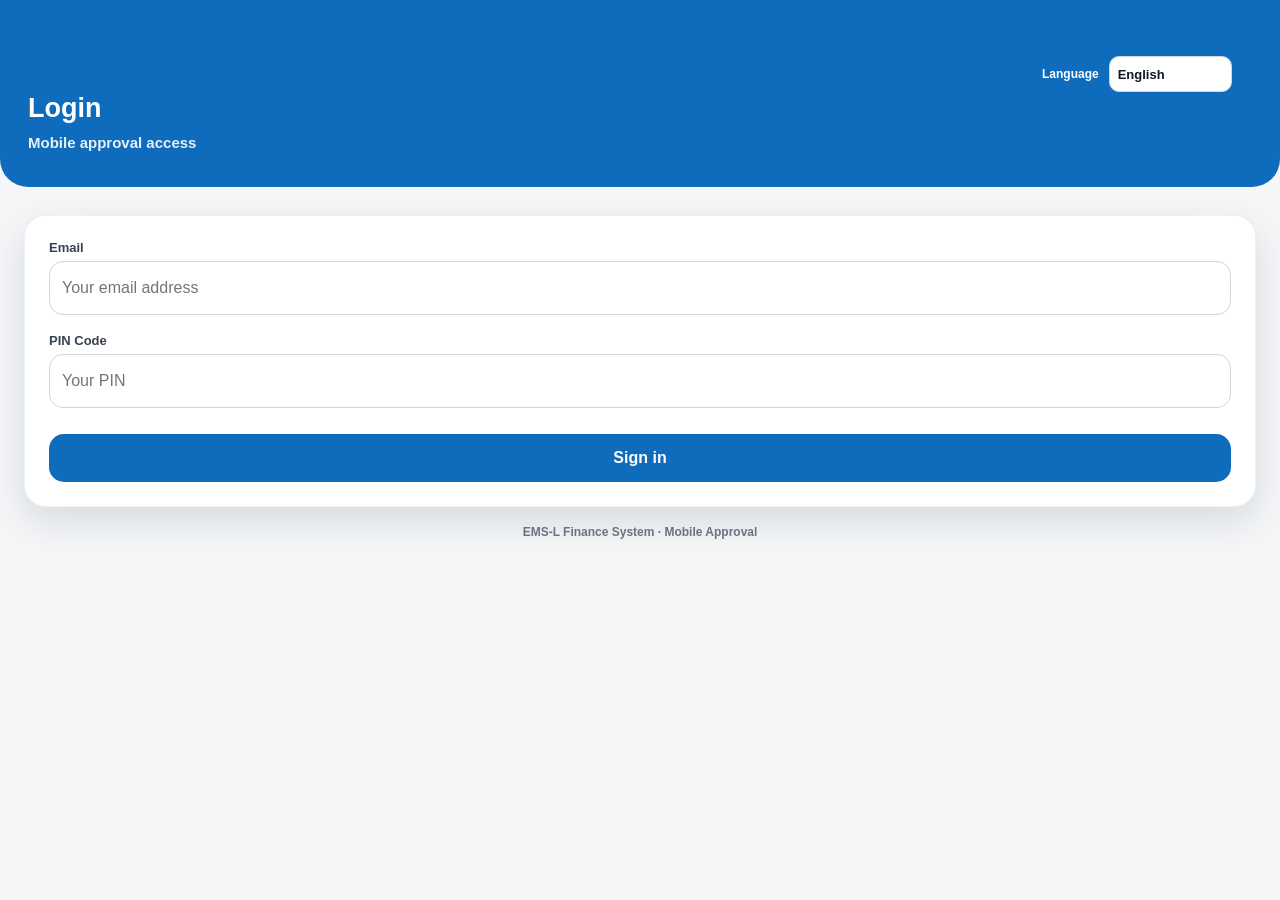
==== commit 1f29f552: "Update audit attachment backend link handling" ====
--- a/src/main/resources/static/mobile/index.html
+++ b/src/main/resources/static/mobile/index.html
@@ -1,5 +1,5 @@
 <!DOCTYPE html>
-<html lang="fr">
+<html lang="en">
 <head>
     <meta charset="UTF-8">
     <title>Mobile Approval</title>
@@ -31,8 +31,8 @@
 
         <div class="top-header-left">
             <div class="app-title-box">
-                <h1>Mobile Approval</h1>
-                <p>Expression de besoin</p>
+                <h1 data-i18n="home.title">Mobile Approval</h1>
+                <p data-i18n="home.subtitle">Needs request</p>
             </div>
         </div>
 
@@ -40,19 +40,20 @@
 
             <div class="user-info-box" onclick="toggleUserMenu()">
                 <div class="user-text">
-                    <strong id="currentUserName">User</strong>
-                    <span id="currentUserRole">Role</span>
+                    <strong id="currentUserName" data-i18n="common.user">User</strong>
+                    <span id="currentUserRole" data-i18n="common.role">Role</span>
                 </div>
 
                 <img src="images/user-avatar.png" alt="User" class="user-avatar">
             </div>
 
             <div class="user-dropdown" id="userDropdown">
-                <strong id="dropdownUserName">User</strong>
+                <strong id="dropdownUserName" data-i18n="common.user">User</strong>
                 <span id="dropdownUserEmail">email</span>
-                <small id="dropdownUserRole">Role</small>
+                <small id="dropdownUserRole" data-i18n="common.role">Role</small>
+                <div data-language-switcher></div>
 
-                <button type="button" onclick="logoutUser()">
+                <button type="button" onclick="logoutUser()" data-i18n="common.logout">
                     Logout
                 </button>
             </div>
@@ -65,27 +66,27 @@
     <div class="dashboard-grid">
 
         <div class="dashboard-card">
-            <div class="dashboard-label">My pending</div>
+            <div class="dashboard-label" data-i18n="home.myPending">My pending</div>
             <div class="dashboard-value" id="myPendingCount">0</div>
         </div>
 
         <div class="dashboard-card">
-            <div class="dashboard-label">Approved</div>
+            <div class="dashboard-label" data-i18n="home.approved">Approved</div>
             <div class="dashboard-value" id="approvedCount">0</div>
         </div>
 
         <div class="dashboard-card">
-            <div class="dashboard-label">Rejected</div>
+            <div class="dashboard-label" data-i18n="home.rejected">Rejected</div>
             <div class="dashboard-value rejected" id="rejectedCount">0</div>
         </div>
 
         <div class="dashboard-card" id="pendingApprovalCard">
-            <div class="dashboard-label">To approve</div>
+            <div class="dashboard-label" data-i18n="home.toApprove">To approve</div>
             <div class="dashboard-value approval" id="pendingApprovalCount">0</div>
         </div>
 
         <div class="dashboard-card">
-            <div class="dashboard-label">Notifications</div>
+            <div class="dashboard-label" data-i18n="common.notifications">Notifications</div>
             <div class="dashboard-value notification" id="notificationUnreadCount">0</div>
         </div>
 
@@ -98,8 +99,8 @@
             <div class="menu-icon">＋</div>
 
             <div class="menu-content">
-                <h2>Nouvelle demande</h2>
-                <p>Créer une expression de besoin</p>
+                <h2 data-i18n="home.newRequest">New request</h2>
+                <p data-i18n="home.newRequestDesc">Create a needs request</p>
             </div>
         </a>
 
@@ -107,8 +108,8 @@
             <div class="menu-icon">✓</div>
 
             <div class="menu-content">
-                <h2>Approbations</h2>
-                <p>Valider ou rejeter les demandes</p>
+                <h2 data-i18n="home.approvals">Approvals</h2>
+                <p data-i18n="home.approvalsDesc">Approve or reject requests</p>
             </div>
 
             <span class="menu-badge" id="approvalMenuBadge">0</span>
@@ -118,8 +119,8 @@
             <div class="menu-icon">📄</div>
 
             <div class="menu-content">
-                <h2>Mes demandes</h2>
-                <p>Suivre les demandes soumises</p>
+                <h2 data-i18n="home.myRequests">My requests</h2>
+                <p data-i18n="home.myRequestsDesc">Track submitted requests</p>
             </div>
 
             <span class="menu-badge" id="myRequestsMenuBadge">0</span>
@@ -129,8 +130,8 @@
             <div class="menu-icon">🔔</div>
 
             <div class="menu-content">
-                <h2>Notifications</h2>
-                <p>Voir les alertes et mises à jour</p>
+                <h2 data-i18n="common.notifications">Notifications</h2>
+                <p data-i18n="home.notificationsDesc">View alerts and updates</p>
             </div>
 
             <span class="menu-badge" id="notificationMenuBadge">0</span>
@@ -142,9 +143,10 @@
 
 <script src="js/config.js?v=android-layout1"></script>
 <script src="js/mobile-dialog.js?v=android-layout1"></script>
+<script src="js/i18n.js?v=android-lang1"></script>
 <script src="js/auth.js?v=android-layout1"></script>
 <script src="js/home.js?v=android-layout1"></script>
 <script src="js/pwa-register.js?v=android-layout1"></script>
 
 </body>
-</html>+</html>
--- a/src/main/resources/static/mobile/css/mobile.css
+++ b/src/main/resources/static/mobile/css/mobile.css
@@ -295,6 +295,46 @@
 
 .user-dropdown button:active {
     transform: scale(0.98);
+}
+
+.language-switcher {
+    display: flex;
+    align-items: center;
+    justify-content: space-between;
+    gap: 10px;
+    margin: 12px 0;
+    padding: 10px 0;
+    border-top: 1px solid #eef2f7;
+    border-bottom: 1px solid #eef2f7;
+    color: #374151;
+    font-size: 12px;
+    font-weight: 900;
+}
+
+.language-switcher select {
+    min-width: 112px;
+    height: 36px;
+    border: 1px solid #d1d5db;
+    border-radius: 10px;
+    background: #ffffff;
+    color: #111827;
+    padding: 0 8px;
+    font-size: 13px;
+    font-weight: 800;
+}
+
+.login-language {
+    display: flex;
+    justify-content: flex-end;
+    padding: 14px 20px 0;
+}
+
+.login-language .language-switcher {
+    width: 190px;
+    margin: 0;
+    padding: 0;
+    border: none;
+    color: #ffffff;
 }
 
 /* =========================
@@ -1835,4 +1875,4 @@
     .menu-content p {
         font-size: 12px;
     }
-}+}
